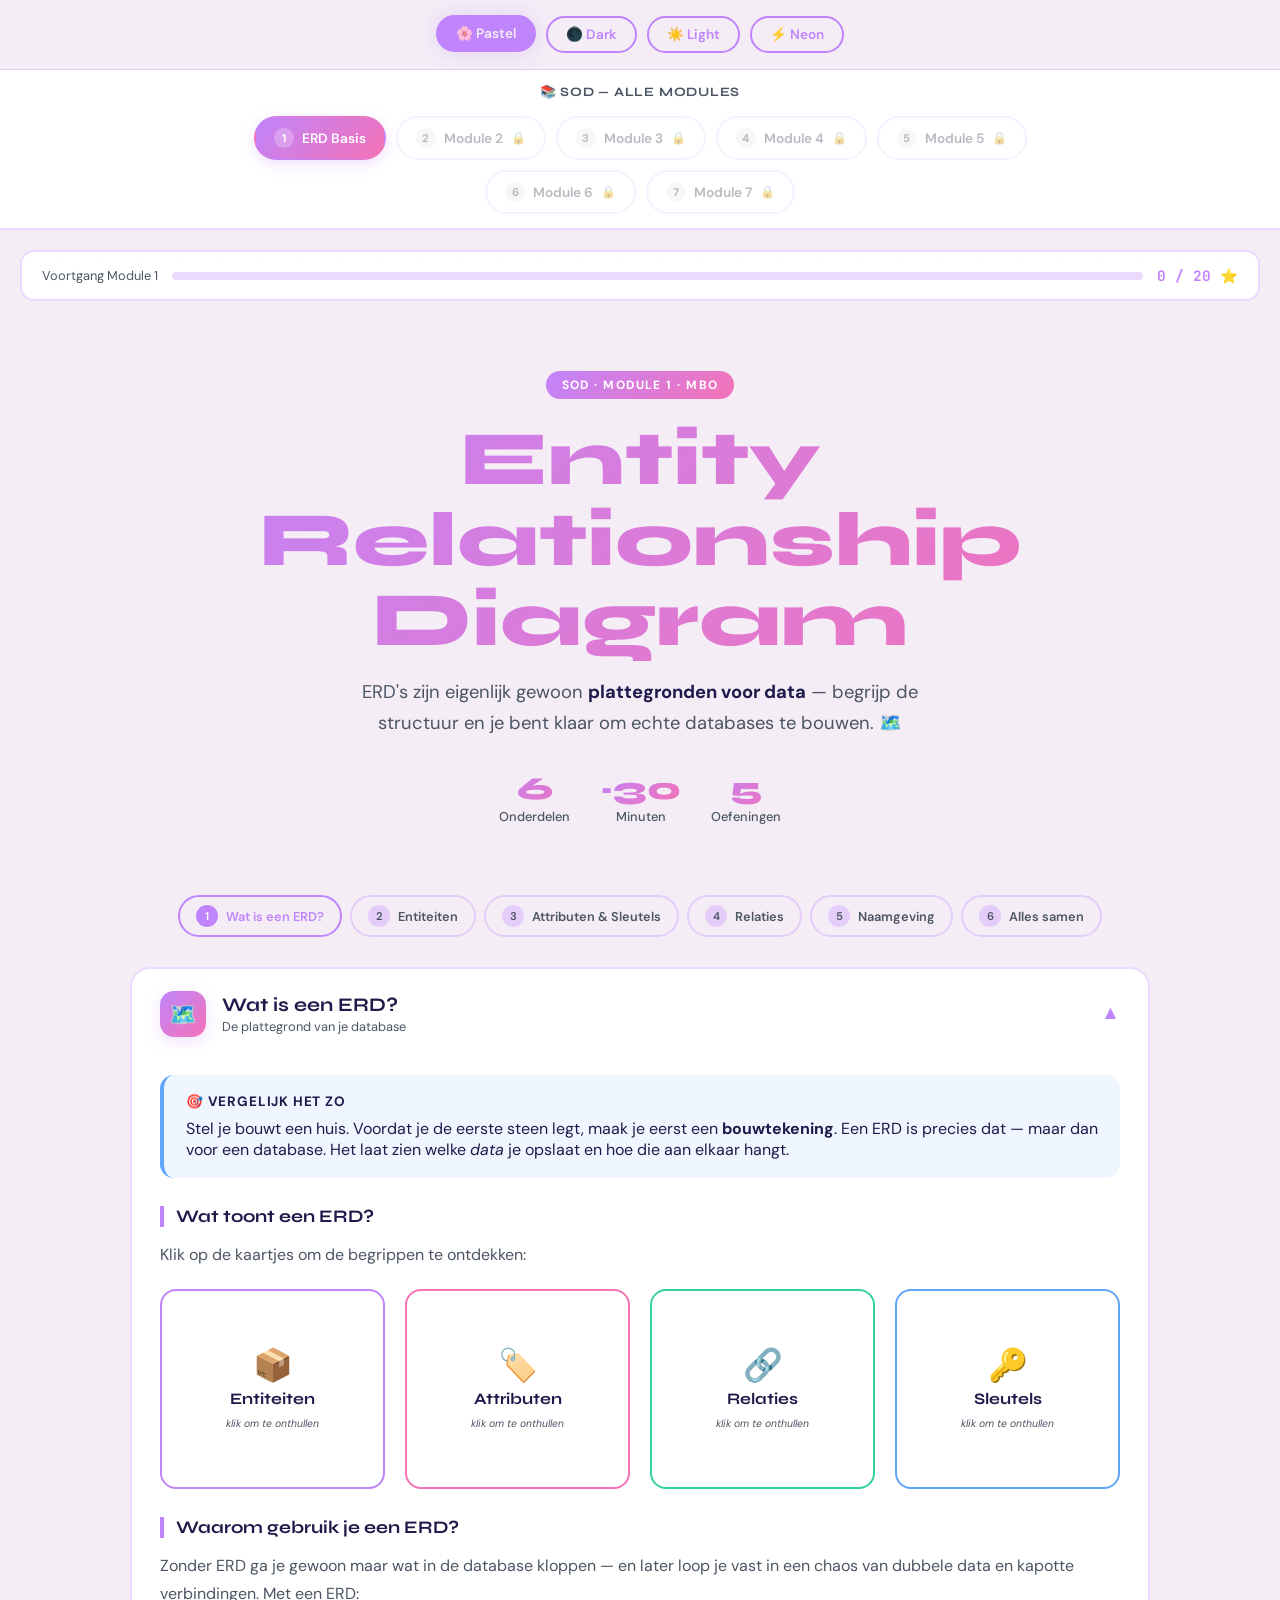
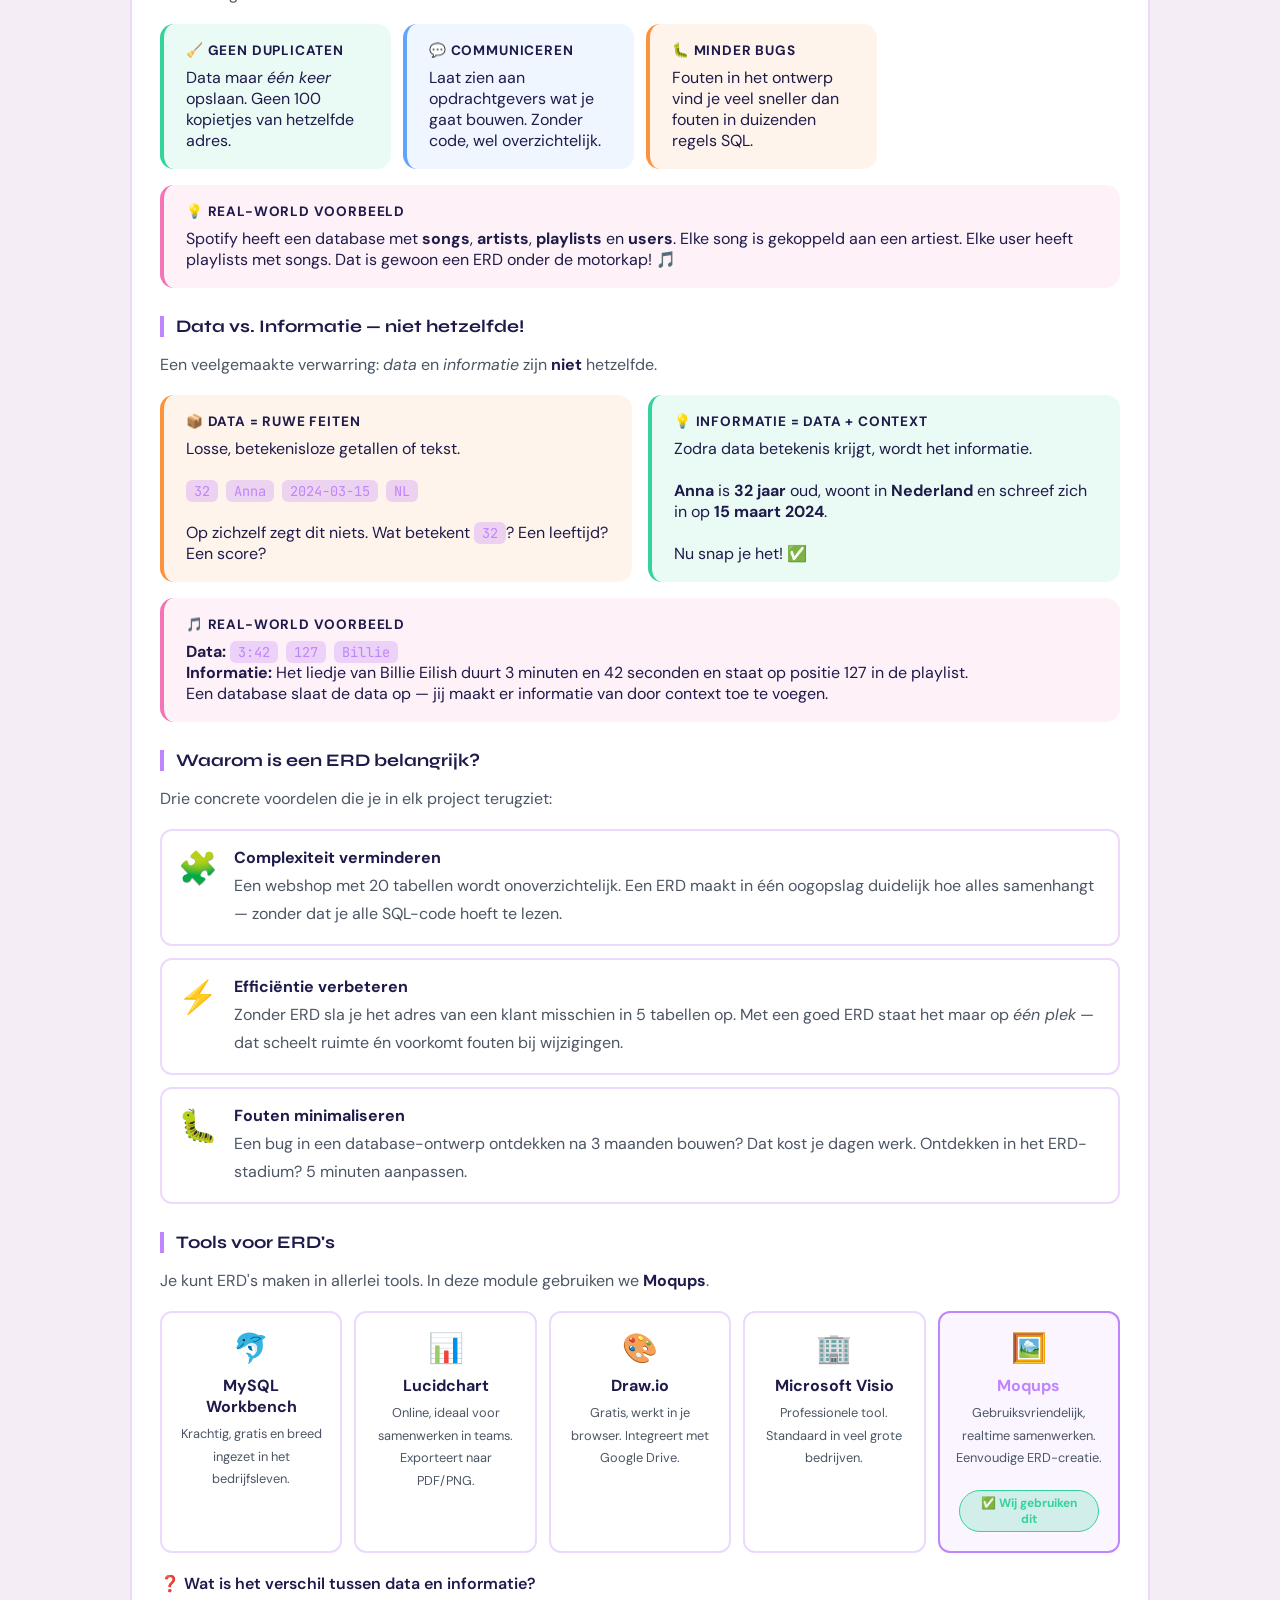
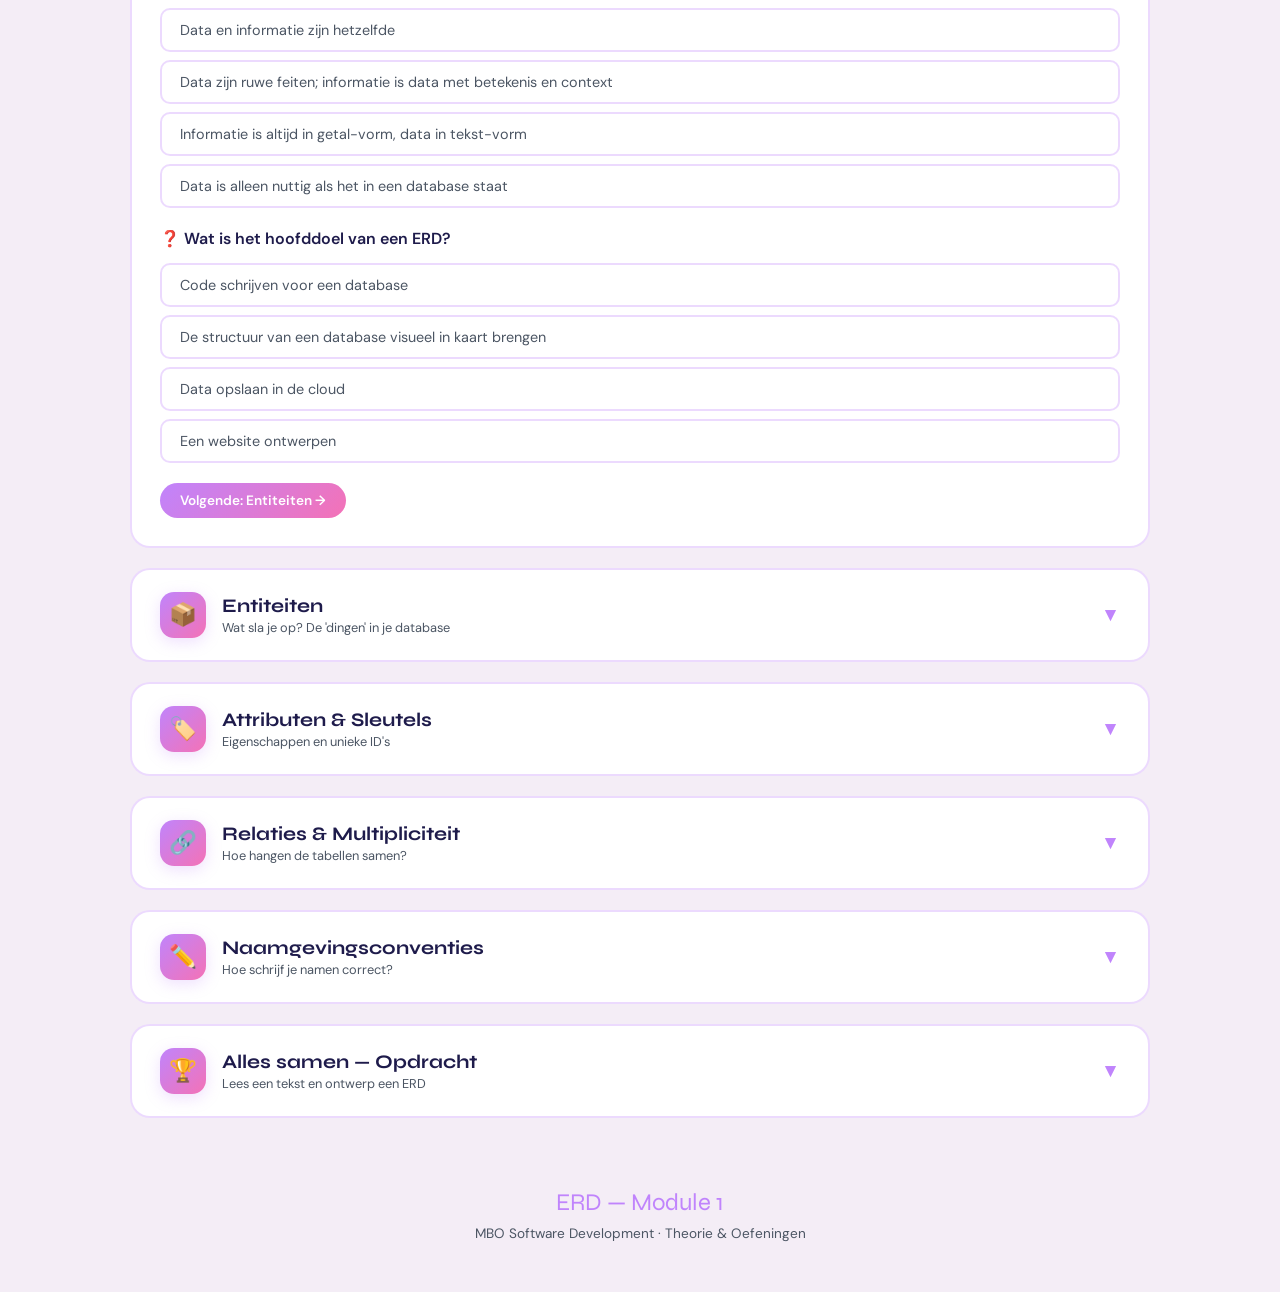
==== index.html @ 9aaf2551 "Add files via upload" ====
<!DOCTYPE html>
<html lang="nl">
<head>
  <meta charset="UTF-8" />
  <meta name="viewport" content="width=device-width, initial-scale=1.0"/>
  <title>ERD — De Basis | SOD Module 1</title>
  <link rel="preconnect" href="https://fonts.googleapis.com">
  <link href="https://fonts.googleapis.com/css2?family=Syne:wght@700;800&family=DM+Sans:wght@400;500;600&family=JetBrains+Mono:wght@400;700&display=swap" rel="stylesheet">
  <link rel="stylesheet" href="style.css">
</head>
<body data-theme="pastel">

<!-- ======================== THEME BAR ======================== -->
<div class="theme-bar">
  <button class="theme-btn active" onclick="setTheme('pastel', this)">🌸 Pastel</button>
  <button class="theme-btn" onclick="setTheme('dark', this)">🌑 Dark</button>
  <button class="theme-btn" onclick="setTheme('light', this)">☀️ Light</button>
  <button class="theme-btn" onclick="setTheme('neon', this)">⚡ Neon</button>
</div>

<!-- ======================== MODULE NAVIGATIE ======================== -->
<nav class="module-nav">
  <div class="module-nav-title">📚 SOD — Alle modules</div>
  <div class="module-nav-grid">
    <a class="module-pill active" href="index.html">
      <span class="pill-num">1</span> ERD Basis
    </a>
    <a class="module-pill locked" href="#">
      <span class="pill-num">2</span> Module 2 <span class="pill-lock">🔒</span>
    </a>
    <a class="module-pill locked" href="#">
      <span class="pill-num">3</span> Module 3 <span class="pill-lock">🔒</span>
    </a>
    <a class="module-pill locked" href="#">
      <span class="pill-num">4</span> Module 4 <span class="pill-lock">🔒</span>
    </a>
    <a class="module-pill locked" href="#">
      <span class="pill-num">5</span> Module 5 <span class="pill-lock">🔒</span>
    </a>
    <a class="module-pill locked" href="#">
      <span class="pill-num">6</span> Module 6 <span class="pill-lock">🔒</span>
    </a>
    <a class="module-pill locked" href="#">
      <span class="pill-num">7</span> Module 7 <span class="pill-lock">🔒</span>
    </a>
  </div>
</nav>

<!-- ======================== SCORE BAR ======================== -->
<div class="score-bar">
  <span class="score-label">Voortgang Module 1</span>
  <div class="score-track"><div class="score-fill" id="scoreFill"></div></div>
  <span class="score-num" id="scoreNum">0 / 20 ⭐</span>
</div>

<!-- ======================== HERO ======================== -->
<div class="container">
  <div class="hero">
    <div class="hero-label">SOD · Module 1 · MBO</div>
    <h1>Entity Relationship<br>Diagram</h1>
    <p>ERD's zijn eigenlijk gewoon <strong>plattegronden voor data</strong> —
       begrijp de structuur en je bent klaar om echte databases te bouwen. 🗺️</p>
    <div class="hero-stats">
      <div class="stat"><div class="stat-num">6</div><div class="stat-label">Onderdelen</div></div>
      <div class="stat"><div class="stat-num">~30</div><div class="stat-label">Minuten</div></div>
      <div class="stat"><div class="stat-num">5</div><div class="stat-label">Oefeningen</div></div>
    </div>
  </div>

  <!-- ======================== PROGRESS STRIP ======================== -->
  <div class="progress-strip" id="progressStrip">
    <div class="prog-step active" onclick="scrollToCard(0)"><span class="num">1</span>Wat is een ERD?</div>
    <div class="prog-step" onclick="scrollToCard(1)"><span class="num">2</span>Entiteiten</div>
    <div class="prog-step" onclick="scrollToCard(2)"><span class="num">3</span>Attributen &amp; Sleutels</div>
    <div class="prog-step" onclick="scrollToCard(3)"><span class="num">4</span>Relaties</div>
    <div class="prog-step" onclick="scrollToCard(4)"><span class="num">5</span>Naamgeving</div>
    <div class="prog-step" onclick="scrollToCard(5)"><span class="num">6</span>Alles samen</div>
  </div>

  <!-- ======================== SECTIONS ======================== -->
  <div class="sections" id="allCards">

    <!-- ==================== CARD 1 — WAT IS EEN ERD ==================== -->
    <div class="sec-card open" id="card0">
      <div class="sec-header" onclick="toggleCard(0)">
        <div class="sec-title-group">
          <div class="sec-icon">🗺️</div>
          <div>
            <div class="sec-title">Wat is een ERD?</div>
            <div class="sec-sub">De plattegrond van je database</div>
          </div>
        </div>
        <span class="chevron">▼</span>
      </div>
      <div class="sec-body">
        <div class="sec-inner">

          <div class="hl-box info">
            <div class="box-title">🎯 Vergelijk het zo</div>
            Stel je bouwt een huis. Voordat je de eerste steen legt, maak je eerst een <strong>bouwtekening</strong>.
            Een ERD is precies dat — maar dan voor een database. Het laat zien welke <em>data</em> je opslaat
            en hoe die aan elkaar hangt.
          </div>

          <h2 class="topic-title">Wat toont een ERD?</h2>
          <p>Klik op de kaartjes om de begrippen te ontdekken:</p>

          <!-- ===== FLIP CARDS — herschreven structuur ===== -->
          <div class="flip-grid">

            <div class="flip-card" onclick="flip(this)">
              <div class="flip-inner">
                <div class="flip-front">
                  <span class="flip-front-icon">📦</span>
                  <span class="flip-front-label">Entiteiten</span>
                  <span class="flip-front-hint">klik om te onthullen</span>
                </div>
                <div class="flip-back">
                  Objecten die je opslaat in de database. Denk aan een tabel:
                  <strong>Student</strong>, <strong>Bestelling</strong>, <strong>Product</strong>.
                </div>
              </div>
            </div>

            <div class="flip-card" onclick="flip(this)">
              <div class="flip-inner">
                <div class="flip-front">
                  <span class="flip-front-icon">🏷️</span>
                  <span class="flip-front-label">Attributen</span>
                  <span class="flip-front-hint">klik om te onthullen</span>
                </div>
                <div class="flip-back">
                  Eigenschappen van een entiteit — de kolommen in je tabel:
                  <strong>naam</strong>, <strong>geboortedatum</strong>, <strong>emailadres</strong>.
                </div>
              </div>
            </div>

            <div class="flip-card" onclick="flip(this)">
              <div class="flip-inner">
                <div class="flip-front">
                  <span class="flip-front-icon">🔗</span>
                  <span class="flip-front-label">Relaties</span>
                  <span class="flip-front-hint">klik om te onthullen</span>
                </div>
                <div class="flip-back">
                  Hoe entiteiten samenhangen. Een student <em>volgt</em> een klas.
                  Een klant <em>plaatst</em> een bestelling.
                </div>
              </div>
            </div>

            <div class="flip-card" onclick="flip(this)">
              <div class="flip-inner">
                <div class="flip-front">
                  <span class="flip-front-icon">🔑</span>
                  <span class="flip-front-label">Sleutels</span>
                  <span class="flip-front-hint">klik om te onthullen</span>
                </div>
                <div class="flip-back">
                  Unieke ID's. Een <strong>primaire sleutel</strong> maakt elk record uniek.
                  Een <strong>vreemde sleutel</strong> verbindt twee tabellen.
                </div>
              </div>
            </div>

          </div>
          <!-- ===== EINDE FLIP CARDS ===== -->

          <h2 class="topic-title">Waarom gebruik je een ERD?</h2>
          <p>Zonder ERD ga je gewoon maar wat in de database kloppen — en later loop je vast in een chaos van dubbele data en kapotte verbindingen. Met een ERD:</p>

          <div style="display:grid; grid-template-columns: repeat(auto-fill, minmax(200px,1fr)); gap:12px; margin:16px 0;">
            <div class="hl-box tip" style="margin:0">
              <div class="box-title">🧹 Geen duplicaten</div>
              Data maar <em>één keer</em> opslaan. Geen 100 kopietjes van hetzelfde adres.
            </div>
            <div class="hl-box info" style="margin:0">
              <div class="box-title">💬 Communiceren</div>
              Laat zien aan opdrachtgevers wat je gaat bouwen. Zonder code, wel overzichtelijk.
            </div>
            <div class="hl-box warn" style="margin:0">
              <div class="box-title">🐛 Minder bugs</div>
              Fouten in het ontwerp vind je veel sneller dan fouten in duizenden regels SQL.
            </div>
          </div>

          <div class="hl-box quiz">
            <div class="box-title">💡 Real-world voorbeeld</div>
            Spotify heeft een database met <strong>songs</strong>, <strong>artists</strong>, <strong>playlists</strong> en <strong>users</strong>.
            Elke song is gekoppeld aan een artiest. Elke user heeft playlists met songs.
            Dat is gewoon een ERD onder de motorkap! 🎵
          </div>

          <h2 class="topic-title">Data vs. Informatie — niet hetzelfde!</h2>
          <p>Een veelgemaakte verwarring: <em>data</em> en <em>informatie</em> zijn <strong>niet</strong> hetzelfde.</p>

          <div style="display:grid; grid-template-columns:1fr 1fr; gap:16px; margin:16px 0;">
            <div class="hl-box warn" style="margin:0">
              <div class="box-title">📦 Data = ruwe feiten</div>
              Losse, betekenisloze getallen of tekst.<br><br>
              <code>32</code> &nbsp;<code>Anna</code> &nbsp;<code>2024-03-15</code> &nbsp;<code>NL</code><br><br>
              Op zichzelf zegt dit niets. Wat betekent <code>32</code>? Een leeftijd? Een score?
            </div>
            <div class="hl-box tip" style="margin:0">
              <div class="box-title">💡 Informatie = data + context</div>
              Zodra data betekenis krijgt, wordt het informatie.<br><br>
              <strong>Anna</strong> is <strong>32 jaar</strong> oud, woont in <strong>Nederland</strong> en schreef zich in op <strong>15 maart 2024</strong>.<br><br>
              Nu snap je het! ✅
            </div>
          </div>

          <div class="hl-box quiz">
            <div class="box-title">🎵 Real-world voorbeeld</div>
            <strong>Data:</strong> <code>3:42</code> &nbsp;<code>127</code> &nbsp;<code>Billie</code><br>
            <strong>Informatie:</strong> Het liedje van Billie Eilish duurt 3 minuten en 42 seconden en staat op positie 127 in de playlist.<br>
            Een database slaat de data op — jij maakt er informatie van door context toe te voegen.
          </div>

          <h2 class="topic-title">Waarom is een ERD belangrijk?</h2>
          <p>Drie concrete voordelen die je in elk project terugziet:</p>

          <div style="display:flex; flex-direction:column; gap:12px; margin:16px 0;">
            <div style="display:flex; gap:16px; align-items:flex-start; padding:16px; border-radius:12px; border:2px solid var(--border); background:var(--card-bg);">
              <div style="font-size:2rem; flex-shrink:0;">🧩</div>
              <div>
                <strong style="color:var(--text)">Complexiteit verminderen</strong>
                <p style="margin:4px 0 0">Een webshop met 20 tabellen wordt onoverzichtelijk. Een ERD maakt in één oogopslag duidelijk hoe alles samenhangt — zonder dat je alle SQL-code hoeft te lezen.</p>
              </div>
            </div>
            <div style="display:flex; gap:16px; align-items:flex-start; padding:16px; border-radius:12px; border:2px solid var(--border); background:var(--card-bg);">
              <div style="font-size:2rem; flex-shrink:0;">⚡</div>
              <div>
                <strong style="color:var(--text)">Efficiëntie verbeteren</strong>
                <p style="margin:4px 0 0">Zonder ERD sla je het adres van een klant misschien in 5 tabellen op. Met een goed ERD staat het maar op <em>één plek</em> — dat scheelt ruimte én voorkomt fouten bij wijzigingen.</p>
              </div>
            </div>
            <div style="display:flex; gap:16px; align-items:flex-start; padding:16px; border-radius:12px; border:2px solid var(--border); background:var(--card-bg);">
              <div style="font-size:2rem; flex-shrink:0;">🐛</div>
              <div>
                <strong style="color:var(--text)">Fouten minimaliseren</strong>
                <p style="margin:4px 0 0">Een bug in een database-ontwerp ontdekken na 3 maanden bouwen? Dat kost je dagen werk. Ontdekken in het ERD-stadium? 5 minuten aanpassen.</p>
              </div>
            </div>
          </div>

          <h2 class="topic-title">Tools voor ERD's</h2>
          <p>Je kunt ERD's maken in allerlei tools. In deze module gebruiken we <strong>Moqups</strong>.</p>

          <div style="display:grid; grid-template-columns: repeat(auto-fill, minmax(180px,1fr)); gap:12px; margin:16px 0;">
            <div style="padding:16px; border-radius:12px; border:2px solid var(--border); text-align:center;">
              <div style="font-size:1.8rem; margin-bottom:8px;">🐬</div>
              <strong style="color:var(--text)">MySQL Workbench</strong>
              <p style="font-size:.8rem; margin-top:6px;">Krachtig, gratis en breed ingezet in het bedrijfsleven.</p>
            </div>
            <div style="padding:16px; border-radius:12px; border:2px solid var(--border); text-align:center;">
              <div style="font-size:1.8rem; margin-bottom:8px;">📊</div>
              <strong style="color:var(--text)">Lucidchart</strong>
              <p style="font-size:.8rem; margin-top:6px;">Online, ideaal voor samenwerken in teams. Exporteert naar PDF/PNG.</p>
            </div>
            <div style="padding:16px; border-radius:12px; border:2px solid var(--border); text-align:center;">
              <div style="font-size:1.8rem; margin-bottom:8px;">🎨</div>
              <strong style="color:var(--text)">Draw.io</strong>
              <p style="font-size:.8rem; margin-top:6px;">Gratis, werkt in je browser. Integreert met Google Drive.</p>
            </div>
            <div style="padding:16px; border-radius:12px; border:2px solid var(--border); text-align:center;">
              <div style="font-size:1.8rem; margin-bottom:8px;">🏢</div>
              <strong style="color:var(--text)">Microsoft Visio</strong>
              <p style="font-size:.8rem; margin-top:6px;">Professionele tool. Standaard in veel grote bedrijven.</p>
            </div>
            <div style="padding:16px; border-radius:12px; border:2px solid var(--accent1); background:rgba(192,132,252,.08); text-align:center;">
              <div style="font-size:1.8rem; margin-bottom:8px;">🖼️</div>
              <strong style="color:var(--accent1)">Moqups</strong>
              <p style="font-size:.8rem; margin-top:6px;">Gebruiksvriendelijk, realtime samenwerken. Eenvoudige ERD-creatie.</p>
              <span class="chip chip-green" style="margin-top:8px; display:inline-block;">✅ Wij gebruiken dit</span>
            </div>
          </div>

          <div class="mcq">
            <div class="mcq-question">❓ Wat is het verschil tussen data en informatie?</div>
            <div class="mcq-options">
              <div class="mcq-opt" onclick="checkMCQ(this, false, 'mcq1')">Data en informatie zijn hetzelfde</div>
              <div class="mcq-opt" onclick="checkMCQ(this, true,  'mcq1')">Data zijn ruwe feiten; informatie is data met betekenis en context</div>
              <div class="mcq-opt" onclick="checkMCQ(this, false, 'mcq1')">Informatie is altijd in getal-vorm, data in tekst-vorm</div>
              <div class="mcq-opt" onclick="checkMCQ(this, false, 'mcq1')">Data is alleen nuttig als het in een database staat</div>
            </div>
            <div class="mcq-feedback" id="mcq1"></div>
          </div>

          <div class="mcq" style="margin-top:20px">
            <div class="mcq-question">❓ Wat is het hoofddoel van een ERD?</div>
            <div class="mcq-options">
              <div class="mcq-opt" onclick="checkMCQ(this, false, 'mcq1b')">Code schrijven voor een database</div>
              <div class="mcq-opt" onclick="checkMCQ(this, true,  'mcq1b')">De structuur van een database visueel in kaart brengen</div>
              <div class="mcq-opt" onclick="checkMCQ(this, false, 'mcq1b')">Data opslaan in de cloud</div>
              <div class="mcq-opt" onclick="checkMCQ(this, false, 'mcq1b')">Een website ontwerpen</div>
            </div>
            <div class="mcq-feedback" id="mcq1b"></div>
          </div>

          <div class="step-controls">
            <button class="btn filled" onclick="openNextCard(0)">Volgende: Entiteiten →</button>
          </div>

        </div>
      </div>
    </div><!-- end card0 -->


    <!-- ==================== CARD 2 — ENTITEITEN ==================== -->
    <div class="sec-card" id="card1">
      <div class="sec-header" onclick="toggleCard(1)">
        <div class="sec-title-group">
          <div class="sec-icon">📦</div>
          <div>
            <div class="sec-title">Entiteiten</div>
            <div class="sec-sub">Wat sla je op? De 'dingen' in je database</div>
          </div>
        </div>
        <span class="chevron">▼</span>
      </div>
      <div class="sec-body">
        <div class="sec-inner">

          <div class="hl-box info">
            <div class="box-title">📖 Definitie</div>
            Een <strong>entiteit</strong> is een object of concept dat je wilt opslaan in je database.
            In een ERD wordt een entiteit getoond als een <strong>rechthoek</strong> met de naam erin.
          </div>

          <h2 class="topic-title">Hoe herken je een entiteit?</h2>
          <p>Entiteiten zijn bijna altijd <strong>zelfstandige naamwoorden</strong> in een tekst.
             De truc: vraag jezelf af <em>"Wil ik informatie opslaan over dit ding?"</em> → Dan is het een entiteit.</p>

          <div class="hl-box tip">
            <div class="box-title">🔍 Stap-voor-stap herkennen</div>
            Gegeven tekst: <em>"Een school heeft studenten en leraren. Elke student zit in een klas."</em>
          </div>

          <div class="step-reveal" id="stepReveal1">
            <div class="step-reveal-item visible">
              <div class="hl-box" style="border-color:var(--accent1); background:rgba(192,132,252,.08)">
                <strong>Stap 1:</strong> Zoek de zelfstandige naamwoorden 🔍<br>
                <span class="chip chip-lila">school</span>
                <span class="chip chip-pink">student</span>
                <span class="chip chip-green">leraar</span>
                <span class="chip chip-blue">klas</span>
              </div>
            </div>
            <div class="step-reveal-item">
              <div class="hl-box" style="border-color:var(--accent2); background:rgba(244,114,182,.08)">
                <strong>Stap 2:</strong> Vraag: "Sla ik hier data over op?" 🤔<br>
                <span class="chip chip-pink">❌ school</span> — de school zelf is de context, geen tabel<br>
                <span class="chip chip-green">✅ student</span> — naam, nummer, geboortedatum...<br>
                <span class="chip chip-green">✅ leraar</span> — naam, vak, rooster...<br>
                <span class="chip chip-green">✅ klas</span> — naam, jaar, lokaal...
              </div>
            </div>
            <div class="step-reveal-item">
              <div class="hl-box tip">
                <div class="box-title">✅ Resultaat: 3 entiteiten</div>
                <code>student</code> &nbsp;<code>leraar</code> &nbsp;<code>klas</code>
              </div>
            </div>
          </div>
          <div class="step-controls">
            <button class="btn" onclick="stepReveal('stepReveal1', -1)" id="stepReveal1-prev" style="display:none">← Terug</button>
            <button class="btn filled" onclick="stepReveal('stepReveal1', 1)" id="stepReveal1-next">Volgende stap →</button>
            <span class="step-counter" id="stepReveal1-counter">1 / 3</span>
          </div>

          <h2 class="topic-title">Hoe ziet een entiteit eruit in MySQL Workbench?</h2>

          <div class="erd-canvas">
            <p style="color:var(--text2); font-size:.8rem; margin-bottom:16px; font-family:'JetBrains Mono', monospace;">
              // Voorbeeld: entiteiten van een school-database
            </p>
            <div class="erd-wrap">
              <div class="erd-entity">
                <div class="erd-entity-name" style="background:var(--accent1); color:var(--bg)">student</div>
                <ul class="erd-attrs">
                  <li class="erd-attr"><span class="icon-pk">🔑</span> id</li>
                  <li class="erd-attr"><span class="icon-req">◆</span> firstname</li>
                  <li class="erd-attr"><span class="icon-req">◆</span> lastname</li>
                  <li class="erd-attr"><span class="icon-opt">◇</span> birthday</li>
                </ul>
              </div>
              <div class="erd-entity">
                <div class="erd-entity-name" style="background:var(--accent2); color:white">klas</div>
                <ul class="erd-attrs">
                  <li class="erd-attr"><span class="icon-pk">🔑</span> id</li>
                  <li class="erd-attr"><span class="icon-req">◆</span> name</li>
                  <li class="erd-attr"><span class="icon-req">◆</span> year</li>
                </ul>
              </div>
              <div class="erd-entity">
                <div class="erd-entity-name" style="background:var(--accent3); color:var(--bg)">leraar</div>
                <ul class="erd-attrs">
                  <li class="erd-attr"><span class="icon-pk">🔑</span> id</li>
                  <li class="erd-attr"><span class="icon-req">◆</span> firstname</li>
                  <li class="erd-attr"><span class="icon-req">◆</span> lastname</li>
                </ul>
              </div>
            </div>
          </div>

          <div class="drag-game" id="dragGame1">
            <h3>🎮 Sorteer het! Entiteit of Attribuut?</h3>
            <p style="color:var(--text2); font-size:.85rem; margin-bottom:16px;">
              Sleep de woorden naar de juiste kolom. Context: een webshop.
            </p>
            <div class="drag-area">
              <div class="drag-col">
                <h4>📦 Beschikbaar</h4>
                <div class="drag-items" id="dragSource1">
                  <div class="drag-item" draggable="true" data-val="product"    data-correct="entity" ondragstart="dragStart(event)" onclick="tapItem(this,'dragSource1','entityDrop1','attribDrop1')">product</div>
                  <div class="drag-item" draggable="true" data-val="prijs"      data-correct="attrib" ondragstart="dragStart(event)" onclick="tapItem(this,'dragSource1','entityDrop1','attribDrop1')">prijs</div>
                  <div class="drag-item" draggable="true" data-val="klant"      data-correct="entity" ondragstart="dragStart(event)" onclick="tapItem(this,'dragSource1','entityDrop1','attribDrop1')">klant</div>
                  <div class="drag-item" draggable="true" data-val="emailadres" data-correct="attrib" ondragstart="dragStart(event)" onclick="tapItem(this,'dragSource1','entityDrop1','attribDrop1')">emailadres</div>
                  <div class="drag-item" draggable="true" data-val="bestelling" data-correct="entity" ondragstart="dragStart(event)" onclick="tapItem(this,'dragSource1','entityDrop1','attribDrop1')">bestelling</div>
                  <div class="drag-item" draggable="true" data-val="besteldate" data-correct="attrib" ondragstart="dragStart(event)" onclick="tapItem(this,'dragSource1','entityDrop1','attribDrop1')">besteldate</div>
                </div>
              </div>
              <div class="drag-col">
                <h4>📦 Entiteiten</h4>
                <div class="drop-zone" id="entityDrop1"
                     ondragover="allowDrop(event)"
                     ondrop="drop(event,'entity','entityDrop1','attribDrop1','dragSource1')"></div>
              </div>
              <div class="drag-col">
                <h4>🏷️ Attributen</h4>
                <div class="drop-zone" id="attribDrop1"
                     ondragover="allowDrop(event)"
                     ondrop="drop(event,'attrib','entityDrop1','attribDrop1','dragSource1')"></div>
              </div>
            </div>
            <div style="display:flex; gap:10px; margin-top:14px; flex-wrap:wrap;">
              <button class="drag-btn" onclick="checkDrag('dragGame1','entityDrop1','attribDrop1')">✅ Controleer</button>
              <button class="btn" onclick="resetDrag('dragGame1','entityDrop1','attribDrop1','dragSource1')">🔄 Reset</button>
            </div>
            <div id="dragGame1-feedback" style="margin-top:10px; font-size:.85rem;"></div>
          </div>

          <div class="step-controls">
            <button class="btn filled" onclick="openNextCard(1)">Volgende: Attributen &amp; Sleutels →</button>
          </div>

        </div>
      </div>
    </div><!-- end card1 -->


    <!-- ==================== CARD 3 — ATTRIBUTEN & SLEUTELS ==================== -->
    <div class="sec-card" id="card2">
      <div class="sec-header" onclick="toggleCard(2)">
        <div class="sec-title-group">
          <div class="sec-icon">🏷️</div>
          <div>
            <div class="sec-title">Attributen &amp; Sleutels</div>
            <div class="sec-sub">Eigenschappen en unieke ID's</div>
          </div>
        </div>
        <span class="chevron">▼</span>
      </div>
      <div class="sec-body">
        <div class="sec-inner">

          <h2 class="topic-title">Attributen — de eigenschappen van een entiteit</h2>
          <p>Als een entiteit een <em>tabel</em> is, dan zijn attributen de <em>kolommen</em>. Ze beschrijven wat je van een object wil onthouden.</p>

          <div class="erd-canvas">
            <div style="display:flex; flex-direction:column; align-items:center;">
              <div style="font-family:'JetBrains Mono',monospace; font-size:.8rem; color:var(--text2); margin-bottom:10px;">
                // Legenda van icoontjes in MySQL Workbench
              </div>
              <div class="erd-entity" style="min-width:260px;">
                <div class="erd-entity-name" style="background:var(--accent1); color:var(--bg)">student</div>
                <ul class="erd-attrs">
                  <li class="erd-attr" style="background:rgba(251,191,36,.1)">
                    <span class="icon-pk">🔑</span> <strong>id</strong>
                    <span style="margin-left:auto; font-size:.7rem; color:#fbbf24;">PRIMAIRE SLEUTEL</span>
                  </li>
                  <li class="erd-attr" style="background:rgba(248,113,113,.1)">
                    <span class="icon-fk">🔷</span> <strong>classid</strong>
                    <span style="margin-left:auto; font-size:.7rem; color:#f87171;">VREEMDE SLEUTEL</span>
                  </li>
                  <li class="erd-attr" style="background:rgba(96,165,250,.1)">
                    <span class="icon-req">◆</span> firstname
                    <span style="margin-left:auto; font-size:.7rem; color:var(--accent4);">VERPLICHT</span>
                  </li>
                  <li class="erd-attr" style="background:rgba(96,165,250,.1)">
                    <span class="icon-req">◆</span> lastname
                    <span style="margin-left:auto; font-size:.7rem; color:var(--accent4);">VERPLICHT</span>
                  </li>
                  <li class="erd-attr">
                    <span class="icon-opt">◇</span> phonenr
                    <span style="margin-left:auto; font-size:.7rem; color:var(--text2);">OPTIONEEL</span>
                  </li>
                </ul>
              </div>
            </div>
          </div>

          <table>
            <thead>
              <tr><th>Symbool</th><th>Type</th><th>Betekenis</th><th>Voorbeeld</th></tr>
            </thead>
            <tbody>
              <tr><td>🔑</td><td><span class="chip chip-lila">Primaire sleutel</span></td><td>Uniek ID per rij, mag nooit leeg zijn</td><td><code>id</code></td></tr>
              <tr><td>🔷</td><td><span class="chip chip-pink">Vreemde sleutel</span></td><td>Verwijst naar PK in andere tabel</td><td><code>classid</code></td></tr>
              <tr><td>◆</td><td><span class="chip chip-blue">Verplicht</span></td><td>Moet altijd ingevuld worden (NOT NULL)</td><td><code>firstname</code></td></tr>
              <tr><td>◇</td><td><span class="chip chip-ora">Optioneel</span></td><td>Mag leeg blijven (NULL toegestaan)</td><td><code>phonenr</code></td></tr>
            </tbody>
          </table>

          <h2 class="topic-title">Regels voor attributen</h2>

          <div class="step-reveal" id="stepReveal2">
            <div class="step-reveal-item visible">
              <div class="hl-box tip">
                <div class="box-title">✅ Regel 1 — Een attribuut beschrijft altijd de entiteit</div>
                <code>naam</code> en <code>geboortedatum</code> beschrijven een <em>student</em>. ✓<br>
                <code>klasnaam</code> beschrijft een <em>klas</em>, niet de student zelf. ✗
              </div>
            </div>
            <div class="step-reveal-item">
              <div class="hl-box warn">
                <div class="box-title">✅ Regel 2 — Geen afgeleide attributen</div>
                <code>geboortedatum</code> mag wel. ✓<br>
                <code>leeftijd</code> mag <strong>niet</strong> — want leeftijd is <em>berekend</em> uit geboortedatum + vandaag. Morgen klopt het al niet meer! ✗
              </div>
            </div>
            <div class="step-reveal-item">
              <div class="hl-box info">
                <div class="box-title">✅ Regel 3 — Geen samengestelde attributen</div>
                <code>firstname</code> en <code>lastname</code> — elk apart. ✓<br>
                <code>fullname</code> — samengesteld uit vorige twee. ✗ Splits het op!
              </div>
            </div>
            <div class="step-reveal-item">
              <div class="hl-box quiz">
                <div class="box-title">🧠 Samengevat</div>
                Attributen = direct, onafhankelijk, niet-berekend, niet-gecombineerd.
                Denk aan wat er letterlijk in de database-cel staat.
              </div>
            </div>
          </div>
          <div class="step-controls">
            <button class="btn" onclick="stepReveal('stepReveal2', -1)" id="stepReveal2-prev" style="display:none">← Terug</button>
            <button class="btn filled" onclick="stepReveal('stepReveal2', 1)" id="stepReveal2-next">Volgende regel →</button>
            <span class="step-counter" id="stepReveal2-counter">1 / 4</span>
          </div>

          <div class="mcq" style="margin-top:24px">
            <div class="mcq-question">❓ Welke attribuut is <strong>NIET</strong> toegestaan voor entiteit <code>persoon</code>?</div>
            <div class="mcq-options">
              <div class="mcq-opt" onclick="checkMCQ(this, false, 'mcq2')">geboortedatum</div>
              <div class="mcq-opt" onclick="checkMCQ(this, true,  'mcq2')">leeftijd</div>
              <div class="mcq-opt" onclick="checkMCQ(this, false, 'mcq2')">emailadres</div>
              <div class="mcq-opt" onclick="checkMCQ(this, false, 'mcq2')">telefoonnummer</div>
            </div>
            <div class="mcq-feedback" id="mcq2"></div>
          </div>

          <div class="mcq" style="margin-top:24px">
            <div class="mcq-question">❓ Een student heeft <code>classid</code> als attribuut. Dat is een…</div>
            <div class="mcq-options">
              <div class="mcq-opt" onclick="checkMCQ(this, false, 'mcq3')">Primaire sleutel — want het is een ID</div>
              <div class="mcq-opt" onclick="checkMCQ(this, true,  'mcq3')">Vreemde sleutel — want het verwijst naar een andere entiteit</div>
              <div class="mcq-opt" onclick="checkMCQ(this, false, 'mcq3')">Optioneel attribuut</div>
              <div class="mcq-opt" onclick="checkMCQ(this, false, 'mcq3')">Verplicht attribuut zonder sleutelfunctie</div>
            </div>
            <div class="mcq-feedback" id="mcq3"></div>
          </div>

          <div class="step-controls" style="margin-top:20px">
            <button class="btn filled" onclick="openNextCard(2)">Volgende: Relaties →</button>
          </div>

        </div>
      </div>
    </div><!-- end card2 -->


    <!-- ==================== CARD 4 — RELATIES ==================== -->
    <div class="sec-card" id="card3">
      <div class="sec-header" onclick="toggleCard(3)">
        <div class="sec-title-group">
          <div class="sec-icon">🔗</div>
          <div>
            <div class="sec-title">Relaties &amp; Multipliciteit</div>
            <div class="sec-sub">Hoe hangen de tabellen samen?</div>
          </div>
        </div>
        <span class="chevron">▼</span>
      </div>
      <div class="sec-body">
        <div class="sec-inner">

          <div class="hl-box info">
            <div class="box-title">🔗 Wat is een relatie?</div>
            Een relatie toont hoe twee entiteiten met elkaar verbonden zijn.
            In MySQL Workbench zie je dit als een <strong>lijn</strong> tussen twee rechthoeken.
            Aan het einde van die lijn staat de <strong>multipliciteit</strong> — hoeveel van het één hoort bij hoeveel van het ander.
          </div>

          <h2 class="topic-title">Multipliciteit — de getallen aan de lijn</h2>
          <table>
            <thead><tr><th>Notatie</th><th>Betekenis</th><th>Voorbeeld</th></tr></thead>
            <tbody>
              <tr><td><code>1</code></td><td>Precies één</td><td>Een student heeft precies 1 primaire sleutel</td></tr>
              <tr><td><code>0..1</code></td><td>Nul of één</td><td>Een werknemer heeft 0 of 1 parkeerplaats</td></tr>
              <tr><td><code>1..*</code></td><td>Eén of meer</td><td>Een klas heeft minimaal 1 student</td></tr>
              <tr><td><code>0..*</code></td><td>Nul of meer</td><td>Een auteur heeft 0 of meer boeken geschreven</td></tr>
            </tbody>
          </table>

          <h2 class="topic-title">Interactief ERD — School database</h2>

          <div class="erd-canvas" style="overflow-x:auto;">
            <svg width="680" height="220" viewBox="0 0 680 220" style="display:block; max-width:100%; height:auto;">
              <rect x="20" y="30" width="160" height="170" rx="4" fill="var(--card-bg)" stroke="var(--accent1)" stroke-width="2"/>
              <rect x="20" y="30" width="160" height="34" rx="4" fill="var(--accent1)"/>
              <rect x="20" y="50" width="160" height="14" fill="var(--accent1)"/>
              <text x="100" y="53" text-anchor="middle" font-family="JetBrains Mono, monospace" font-size="13" font-weight="700" fill="var(--bg)">student</text>
              <text x="30" y="84"  font-family="JetBrains Mono, monospace" font-size="11" fill="#fbbf24">🔑 id</text>
              <text x="30" y="104" font-family="JetBrains Mono, monospace" font-size="11" fill="#f87171">🔷 classid</text>
              <text x="30" y="124" font-family="JetBrains Mono, monospace" font-size="11" fill="var(--text2)">◆ firstname</text>
              <text x="30" y="144" font-family="JetBrains Mono, monospace" font-size="11" fill="var(--text2)">◆ lastname</text>
              <text x="30" y="164" font-family="JetBrains Mono, monospace" font-size="11" fill="var(--text2)">◇ birthday</text>
              <text x="30" y="184" font-family="JetBrains Mono, monospace" font-size="11" fill="var(--text2)">◇ phonenr</text>

              <rect x="260" y="50" width="160" height="120" rx="4" fill="var(--card-bg)" stroke="var(--accent2)" stroke-width="2"/>
              <rect x="260" y="50" width="160" height="34" rx="4" fill="var(--accent2)"/>
              <rect x="260" y="70" width="160" height="14" fill="var(--accent2)"/>
              <text x="340" y="73" text-anchor="middle" font-family="JetBrains Mono, monospace" font-size="13" font-weight="700" fill="white">klas</text>
              <text x="270" y="104" font-family="JetBrains Mono, monospace" font-size="11" fill="#fbbf24">🔑 id</text>
              <text x="270" y="124" font-family="JetBrains Mono, monospace" font-size="11" fill="var(--text2)">◆ name</text>
              <text x="270" y="144" font-family="JetBrains Mono, monospace" font-size="11" fill="var(--text2)">◆ year</text>

              <rect x="500" y="50" width="160" height="120" rx="4" fill="var(--card-bg)" stroke="var(--accent3)" stroke-width="2"/>
              <rect x="500" y="50" width="160" height="34" rx="4" fill="var(--accent3)"/>
              <rect x="500" y="70" width="160" height="14" fill="var(--accent3)"/>
              <text x="580" y="73" text-anchor="middle" font-family="JetBrains Mono, monospace" font-size="13" font-weight="700" fill="var(--bg)">leraar</text>
              <text x="510" y="104" font-family="JetBrains Mono, monospace" font-size="11" fill="#fbbf24">🔑 id</text>
              <text x="510" y="124" font-family="JetBrains Mono, monospace" font-size="11" fill="var(--text2)">◆ firstname</text>
              <text x="510" y="144" font-family="JetBrains Mono, monospace" font-size="11" fill="var(--text2)">◆ lastname</text>

              <line x1="180" y1="110" x2="260" y2="110" stroke="var(--accent4)" stroke-width="2.5"/>
              <text x="190" y="104" font-family="JetBrains Mono, monospace" font-size="10" fill="var(--accent4)">1..*</text>
              <text x="236" y="104" font-family="JetBrains Mono, monospace" font-size="10" fill="var(--accent4)">1</text>

              <line x1="420" y1="110" x2="500" y2="110" stroke="var(--accent5)" stroke-width="2.5"/>
              <text x="428" y="104" font-family="JetBrains Mono, monospace" font-size="10" fill="var(--accent5)">1..*</text>
              <text x="476" y="104" font-family="JetBrains Mono, monospace" font-size="10" fill="var(--accent5)">1</text>

              <text x="205" y="130" text-anchor="middle" font-family="DM Sans, sans-serif" font-size="10" fill="var(--accent4)">zit in</text>
              <text x="455" y="130" text-anchor="middle" font-family="DM Sans, sans-serif" font-size="10" fill="var(--accent5)">wordt gegeven door</text>
            </svg>
          </div>

          <div class="hl-box tip">
            <div class="box-title">📖 Lees de relaties zo</div>
            • Een <strong>student</strong> zit in <strong>1</strong> klas → richting student naar klas = 1<br>
            • Een <strong>klas</strong> heeft <strong>1..*</strong> studenten → richting klas naar student = 1..*<br>
            • Een <strong>leraar</strong> geeft <strong>1..*</strong> klassen → richting leraar naar klas = 1..*
          </div>

          <div class="mcq">
            <div class="mcq-question">❓ Een <strong>bibliotheek</strong> heeft boeken. Welke multipliciteit beschrijft "een bibliotheek heeft boeken"?</div>
            <div class="mcq-options">
              <div class="mcq-opt" onclick="checkMCQ(this, false, 'mcq4')">1 (precies één)</div>
              <div class="mcq-opt" onclick="checkMCQ(this, false, 'mcq4')">0..1 (nul of één)</div>
              <div class="mcq-opt" onclick="checkMCQ(this, true,  'mcq4')">0..* (nul of meer)</div>
              <div class="mcq-opt" onclick="checkMCQ(this, false, 'mcq4')">1..* (één of meer)</div>
            </div>
            <div class="mcq-feedback" id="mcq4"></div>
          </div>

          <div class="step-controls" style="margin-top:20px">
            <button class="btn filled" onclick="openNextCard(3)">Volgende: Naamgeving →</button>
          </div>

        </div>
      </div>
    </div><!-- end card3 -->


    <!-- ==================== CARD 5 — NAAMGEVING ==================== -->
    <div class="sec-card" id="card4">
      <div class="sec-header" onclick="toggleCard(4)">
        <div class="sec-title-group">
          <div class="sec-icon">✏️</div>
          <div>
            <div class="sec-title">Naamgevingsconventies</div>
            <div class="sec-sub">Hoe schrijf je namen correct?</div>
          </div>
        </div>
        <span class="chevron">▼</span>
      </div>
      <div class="sec-body">
        <div class="sec-inner">

          <div class="hl-box warn">
            <div class="box-title">⚠️ Waarom maakt het uit hoe je schrijft?</div>
            Databases zijn <em>case-sensitive</em> en haten spaties. Als jij schrijft
            <code>Firstname</code> en je collega schrijft <code>firstName</code>,
            krijg je errors. Afspraken voorkomen dat soort ellende.
          </div>

          <h2 class="topic-title">De bedrijfsstandaard (wat wij gebruiken)</h2>

          <table>
            <thead><tr><th>Wat</th><th>Conventie</th><th>❌ Fout</th><th>✅ Goed</th></tr></thead>
            <tbody>
              <tr><td>Entiteiten</td><td>Kleine letters, enkelvoud</td><td><code>Student</code> / <code>Studenten</code></td><td><code>student</code></td></tr>
              <tr><td>Attributen</td><td>Kleine letters, geen spaties</td><td><code>First Name</code></td><td><code>firstname</code></td></tr>
              <tr><td>Meerdere woorden</td><td>Alles aan elkaar</td><td><code>orderDate</code> / <code>order_date</code></td><td><code>orderdate</code></td></tr>
              <tr><td>Primaire sleutel</td><td>Altijd <code>id</code> (geen naam entiteit herhalen)</td><td><code>studentid</code></td><td><code>id</code></td></tr>
              <tr><td>Vreemde sleutel</td><td>Naam referentie-entiteit + id</td><td><code>fk_class</code></td><td><code>classid</code></td></tr>
            </tbody>
          </table>

          <div class="typer-box">
            <h3>⌨️ Typ de correcte naam</h3>
            <p style="color:var(--text2); font-size:.85rem; margin-bottom:16px;">Schrijf de conventioneel correcte naam.</p>

            <div class="typer-row">
              <label>Entiteit: Klant</label>
              <input class="typer-input" id="t1" placeholder="jouw antwoord..."
                     oninput="checkTyper('t1','klant','h1')" onblur="checkTyper('t1','klant','h1')">
              <span class="typer-hint" id="h1"></span>
            </div>
            <div class="typer-row">
              <label>Attribuut: Voornaam</label>
              <input class="typer-input" id="t2" placeholder="jouw antwoord..."
                     oninput="checkTyper('t2','firstname','h2')" onblur="checkTyper('t2','firstname','h2')">
              <span class="typer-hint" id="h2"></span>
            </div>
            <div class="typer-row">
              <label>Entiteit: BestelOrder</label>
              <input class="typer-input" id="t3" placeholder="jouw antwoord..."
                     oninput="checkTyper('t3','order','h3')" onblur="checkTyper('t3','order','h3')">
              <span class="typer-hint" id="h3">💡 Tip: gebruik het kernwoord, enkelvoud</span>
            </div>
            <div class="typer-row">
              <label>PK in <code>student</code></label>
              <input class="typer-input" id="t4" placeholder="jouw antwoord..."
                     oninput="checkTyper('t4','id','h4')" onblur="checkTyper('t4','id','h4')">
              <span class="typer-hint" id="h4">💡 Nooit studentid!</span>
            </div>
            <div class="typer-row">
              <label>FK naar <code>klas</code></label>
              <input class="typer-input" id="t5" placeholder="jouw antwoord..."
                     oninput="checkTyper('t5','classid','h5')" onblur="checkTyper('t5','classid','h5')">
              <span class="typer-hint" id="h5">💡 Entiteitnaam + id</span>
            </div>
          </div>

          <div class="step-controls">
            <button class="btn filled" onclick="openNextCard(4)">Volgende: Alles samen →</button>
          </div>

        </div>
      </div>
    </div><!-- end card4 -->


    <!-- ==================== CARD 6 — ALLES SAMEN ==================== -->
    <div class="sec-card" id="card5">
      <div class="sec-header" onclick="toggleCard(5)">
        <div class="sec-title-group">
          <div class="sec-icon">🏆</div>
          <div>
            <div class="sec-title">Alles samen — Opdracht</div>
            <div class="sec-sub">Lees een tekst en ontwerp een ERD</div>
          </div>
        </div>
        <span class="chevron">▼</span>
      </div>
      <div class="sec-body">
        <div class="sec-inner">

          <div class="hl-box quiz" style="font-size:1.05rem; line-height:1.9">
            <div class="box-title">📝 Casus — Videotheek</div>
            Een <strong>videotheek</strong> verhuurt films aan klanten.
            Elke <strong>film</strong> heeft een titel, genre en releasejaar.
            Een <strong>klant</strong> heeft een naam, e-mailadres en telefoonnummer.
            Een klant kan meerdere films huren en een film kan door meerdere klanten gehuurd worden.
            Van elke <strong>verhuur</strong> wordt de datum bijgehouden.
          </div>

          <h2 class="topic-title">Stap voor stap — ontdek het ERD</h2>

          <div class="step-reveal" id="stepReveal3">
            <div class="step-reveal-item visible">
              <div class="hl-box" style="border-color:var(--accent1); background:rgba(192,132,252,.08)">
                <strong>Zelfstandige naamwoorden in de tekst:</strong><br><br>
                <span class="chip chip-lila">videotheek</span>
                <span class="chip chip-pink">film</span>
                <span class="chip chip-green">klant</span>
                <span class="chip chip-blue">verhuur</span>
                <span class="chip chip-ora">genre</span>
                <span class="chip chip-lila">releasejaar</span>
                <span class="chip chip-pink">datum</span>
              </div>
            </div>
            <div class="step-reveal-item">
              <div class="hl-box tip">
                <div class="box-title">✅ Echte entiteiten (objecten om op te slaan):</div>
                <span class="chip chip-green">✅ film</span>
                <span class="chip chip-green">✅ klant</span>
                <span class="chip chip-green">✅ verhuur</span><br><br>
                <span class="chip chip-pink">❌ videotheek</span> — context, geen tabel<br>
                <span class="chip chip-pink">❌ genre</span> — attribuut van film<br>
                <span class="chip chip-pink">❌ releasejaar</span> — attribuut van film<br>
                <span class="chip chip-pink">❌ datum</span> — attribuut van verhuur
              </div>
            </div>
            <div class="step-reveal-item">
              <div class="hl-box info">
                <div class="box-title">🏷️ Attributen per entiteit:</div>
                <strong>film:</strong> <code>id</code> · <code>title</code> · <code>genre</code> · <code>releaseyear</code><br>
                <strong>klant:</strong> <code>id</code> · <code>firstname</code> · <code>lastname</code> · <code>email</code> · <code>phonenr</code><br>
                <strong>verhuur:</strong> <code>id</code> · <code>filmid</code> (FK) · <code>clientid</code> (FK) · <code>rentaldate</code>
              </div>
            </div>
            <div class="step-reveal-item">
              <div class="erd-canvas" style="overflow-x:auto;">
                <svg width="660" height="240" viewBox="0 0 660 240" style="display:block; max-width:100%; height:auto;">
                  <rect x="10" y="20" width="160" height="140" rx="4" fill="var(--card-bg)" stroke="var(--accent1)" stroke-width="2"/>
                  <rect x="10" y="20" width="160" height="34" rx="4" fill="var(--accent1)"/>
                  <rect x="10" y="40" width="160" height="14" fill="var(--accent1)"/>
                  <text x="90" y="43" text-anchor="middle" font-family="JetBrains Mono, monospace" font-size="13" font-weight="700" fill="var(--bg)">film</text>
                  <text x="22" y="72"  font-family="JetBrains Mono, monospace" font-size="11" fill="#fbbf24">🔑 id</text>
                  <text x="22" y="92"  font-family="JetBrains Mono, monospace" font-size="11" fill="var(--text2)">◆ title</text>
                  <text x="22" y="112" font-family="JetBrains Mono, monospace" font-size="11" fill="var(--text2)">◆ genre</text>
                  <text x="22" y="132" font-family="JetBrains Mono, monospace" font-size="11" fill="var(--text2)">◇ releaseyear</text>

                  <rect x="250" y="60" width="160" height="130" rx="4" fill="var(--card-bg)" stroke="var(--accent4)" stroke-width="2"/>
                  <rect x="250" y="60" width="160" height="34" rx="4" fill="var(--accent4)"/>
                  <rect x="250" y="80" width="160" height="14" fill="var(--accent4)"/>
                  <text x="330" y="83" text-anchor="middle" font-family="JetBrains Mono, monospace" font-size="13" font-weight="700" fill="var(--bg)">verhuur</text>
                  <text x="262" y="114" font-family="JetBrains Mono, monospace" font-size="11" fill="#fbbf24">🔑 id</text>
                  <text x="262" y="134" font-family="JetBrains Mono, monospace" font-size="11" fill="#f87171">🔷 filmid</text>
                  <text x="262" y="154" font-family="JetBrains Mono, monospace" font-size="11" fill="#f87171">🔷 clientid</text>
                  <text x="262" y="174" font-family="JetBrains Mono, monospace" font-size="11" fill="var(--text2)">◆ rentaldate</text>

                  <rect x="490" y="20" width="160" height="160" rx="4" fill="var(--card-bg)" stroke="var(--accent2)" stroke-width="2"/>
                  <rect x="490" y="20" width="160" height="34" rx="4" fill="var(--accent2)"/>
                  <rect x="490" y="40" width="160" height="14" fill="var(--accent2)"/>
                  <text x="570" y="43" text-anchor="middle" font-family="JetBrains Mono, monospace" font-size="13" font-weight="700" fill="white">klant</text>
                  <text x="502" y="72"  font-family="JetBrains Mono, monospace" font-size="11" fill="#fbbf24">🔑 id</text>
                  <text x="502" y="92"  font-family="JetBrains Mono, monospace" font-size="11" fill="var(--text2)">◆ firstname</text>
                  <text x="502" y="112" font-family="JetBrains Mono, monospace" font-size="11" fill="var(--text2)">◆ lastname</text>
                  <text x="502" y="132" font-family="JetBrains Mono, monospace" font-size="11" fill="var(--text2)">◆ email</text>
                  <text x="502" y="152" font-family="JetBrains Mono, monospace" font-size="11" fill="var(--text2)">◇ phonenr</text>

                  <line x1="170" y1="115" x2="250" y2="125" stroke="var(--accent1)" stroke-width="2.5"/>
                  <text x="178" y="108" font-family="JetBrains Mono, monospace" font-size="10" fill="var(--accent1)">0..*</text>
                  <text x="224" y="115" font-family="JetBrains Mono, monospace" font-size="10" fill="var(--accent1)">1</text>

                  <line x1="490" y1="125" x2="410" y2="128" stroke="var(--accent2)" stroke-width="2.5"/>
                  <text x="432" y="118" font-family="JetBrains Mono, monospace" font-size="10" fill="var(--accent2)">1</text>
                  <text x="468" y="118" font-family="JetBrains Mono, monospace" font-size="10" fill="var(--accent2)">0..*</text>
                </svg>
              </div>
            </div>
          </div>
          <div class="step-controls">
            <button class="btn" onclick="stepReveal('stepReveal3', -1)" id="stepReveal3-prev" style="display:none">← Terug</button>
            <button class="btn filled" onclick="stepReveal('stepReveal3', 1)" id="stepReveal3-next">Onthul stap →</button>
            <span class="step-counter" id="stepReveal3-counter">1 / 4</span>
          </div>

          <h2 class="topic-title" style="margin-top:30px">✅ Leeruitkomsten — Check jezelf</h2>
          <p style="color:var(--text2)">Klik op een leeruitkomst als jij dit nu snapt!</p>
          <div class="checklist" id="checkList">
            <div class="check-item" onclick="toggleCheck(this)">
              <div class="check-box">✓</div>
              <div class="check-text">Ik weet wat een database is en kan uitleggen waarom dit belangrijk is in softwareontwikkeling.</div>
            </div>
            <div class="check-item" onclick="toggleCheck(this)">
              <div class="check-box">✓</div>
              <div class="check-text">Ik kan het verschil uitleggen tussen data en informatie en voorbeelden geven.</div>
            </div>
            <div class="check-item" onclick="toggleCheck(this)">
              <div class="check-box">✓</div>
              <div class="check-text">Ik begrijp wat entiteiten en attributen zijn en kan ze herkennen in een databasecontext.</div>
            </div>
            <div class="check-item" onclick="toggleCheck(this)">
              <div class="check-box">✓</div>
              <div class="check-text">Ik kan primaire sleutels en vreemde sleutels uitleggen en correct toepassen in een ERD.</div>
            </div>
            <div class="check-item" onclick="toggleCheck(this)">
              <div class="check-box">✓</div>
              <div class="check-text">Ik kan een eenvoudig ERD lezen en uitleggen hoe entiteiten en relaties worden weergegeven.</div>
            </div>
            <div class="check-item" onclick="toggleCheck(this)">
              <div class="check-box">✓</div>
              <div class="check-text">Ik herken visualisatieconventies van ERD's in tools zoals MySQL Workbench.</div>
            </div>
          </div>

          <div class="hl-box tip" style="margin-top:20px; text-align:center;">
            <div class="box-title">🎉 Klaar met de les!</div>
            Goed gedaan! Je hebt de basis van ERD's doorlopen.
            Volgende stap: zelf een ERD tekenen in MySQL Workbench. 💪
          </div>

        </div>
      </div>
    </div><!-- end card5 -->

  </div><!-- end sections -->
</div>

<footer>
  <div class="big">ERD — Module 1</div>
  MBO Software Development · Theorie &amp; Oefeningen
</footer>

<script src="script.js"></script>
</body>
</html>
---- style.css ----
/* ================================================================
   ERD-LES.CSS — SOD Module 1
   Stijlen voor de interactieve ERD-les
================================================================ */

/* ================================================================
   THEME TOKENS
================================================================ */
:root {
  --bg:           #f4edf6;
  --bg2:          #ffffff;
  --accent1:      #c084fc;
  --accent2:      #f472b6;
  --accent3:      #34d399;
  --accent4:      #60a5fa;
  --accent5:      #fb923c;
  --text:         #1e1b4b;
  --text2:        #4b5563;
  --border:       rgba(192,132,252,.3);
  --card-bg:      #ffffff;
  --code-bg:      #1e1b4b;
  --code-text:    #e9d5ff;
  --header-grad:  linear-gradient(135deg, #c084fc 0%, #f472b6 100%);
  --glow:         rgba(192,132,252,.25);
}

[data-theme="dark"] {
  --bg:           #0f0f23;
  --bg2:          #1a1a2e;
  --accent1:      #00c8ff;
  --accent2:      #7c3aed;
  --accent3:      #10b981;
  --accent4:      #f59e0b;
  --accent5:      #f43f5e;
  --text:         #e2e8f0;
  --text2:        #94a3b8;
  --border:       rgba(0,200,255,.2);
  --card-bg:      #16213e;
  --code-bg:      #0d0d1a;
  --code-text:    #00ff9c;
  --header-grad:  linear-gradient(135deg, #00c8ff 0%, #7c3aed 100%);
  --glow:         rgba(0,200,255,.2);
}

[data-theme="neon"] {
  --bg:           #0d1b2a;
  --bg2:          #0d1b2a;
  --accent1:      #00ff9c;
  --accent2:      #ff00ff;
  --accent3:      #00ffff;
  --accent4:      #ffa500;
  --accent5:      #ff4757;
  --text:         #e0e1dd;
  --text2:        #778da9;
  --border:       rgba(0,255,156,.3);
  --card-bg:      rgba(13,27,42,.85);
  --code-bg:      rgba(0,0,0,.7);
  --code-text:    #00ff9c;
  --header-grad:  linear-gradient(135deg, #00ff9c 0%, #00ffff 100%);
  --glow:         rgba(0,255,156,.3);
}

[data-theme="light"] {
  --bg:           #f8f9fa;
  --bg2:          #ffffff;
  --accent1:      #2563eb;
  --accent2:      #7c3aed;
  --accent3:      #059669;
  --accent4:      #d97706;
  --accent5:      #dc2626;
  --text:         #111827;
  --text2:        #4b5563;
  --border:       #e5e7eb;
  --card-bg:      #ffffff;
  --code-bg:      #1e293b;
  --code-text:    #e2e8f0;
  --header-grad:  linear-gradient(135deg, #2563eb 0%, #7c3aed 100%);
  --glow:         rgba(37,99,235,.15);
}

/* ================================================================
   RESET & BASE
================================================================ */
*, *::before, *::after {
  box-sizing: border-box;
  margin: 0;
  padding: 0;
}

html {
  scroll-behavior: smooth;
  font-size: 16px;
}

body {
  font-family: 'DM Sans', sans-serif;
  background: var(--bg);
  color: var(--text);
  min-height: 100vh;
  transition: background .4s, color .4s;
}

/* Subtiele achtergrond stippen */
body::before {
  content: '';
  position: fixed;
  inset: 0;
  background-image: radial-gradient(circle, var(--accent1) 1px, transparent 1px);
  background-size: 40px 40px;
  opacity: .04;
  pointer-events: none;
  z-index: 0;
}

.container {
  max-width: 1100px;
  margin: 0 auto;
  padding: 0 20px;
  position: relative;
  z-index: 1;
}

/* ================================================================
   THEME BAR
================================================================ */
.theme-bar {
  display: flex;
  justify-content: center;
  gap: 10px;
  padding: 16px 20px;
  flex-wrap: wrap;
  position: sticky;
  top: 0;
  z-index: 100;
  background: var(--bg);
  border-bottom: 1px solid var(--border);
  backdrop-filter: blur(10px);
}

.theme-btn {
  padding: 8px 18px;
  border-radius: 999px;
  border: 2px solid var(--accent1);
  background: transparent;
  color: var(--accent1);
  font-family: 'DM Sans', sans-serif;
  font-weight: 600;
  font-size: .85rem;
  cursor: pointer;
  transition: all .25s;
}

.theme-btn:hover,
.theme-btn.active {
  background: var(--accent1);
  color: var(--bg);
  box-shadow: 0 0 20px var(--glow);
  transform: translateY(-1px);
}

/* ================================================================
   HERO
================================================================ */
.hero {
  padding: 70px 20px 40px;
  text-align: center;
}

.hero-label {
  display: inline-block;
  background: var(--header-grad);
  color: white;
  font-size: .75rem;
  font-weight: 700;
  letter-spacing: .12em;
  text-transform: uppercase;
  padding: 6px 16px;
  border-radius: 999px;
  margin-bottom: 20px;
}

.hero h1 {
  font-family: 'Syne', sans-serif;
  font-size: clamp(2.8rem, 6vw, 5rem);
  font-weight: 800;
  line-height: 1.05;
  background: var(--header-grad);
  -webkit-background-clip: text;
  -webkit-text-fill-color: transparent;
  background-clip: text;
  margin-bottom: 16px;
}

.hero p {
  font-size: 1.15rem;
  color: var(--text2);
  max-width: 580px;
  margin: 0 auto 30px;
  line-height: 1.7;
}

.hero-stats {
  display: flex;
  justify-content: center;
  gap: 30px;
  flex-wrap: wrap;
}

.stat { text-align: center; }

.stat-num {
  font-family: 'Syne', sans-serif;
  font-size: 2rem;
  font-weight: 800;
  background: var(--header-grad);
  -webkit-background-clip: text;
  -webkit-text-fill-color: transparent;
  background-clip: text;
}

.stat-label {
  font-size: .8rem;
  color: var(--text2);
  font-weight: 500;
}

/* ================================================================
   PROGRESS STRIP
================================================================ */
.progress-strip {
  display: flex;
  justify-content: center;
  gap: 8px;
  padding: 30px 20px 10px;
  flex-wrap: wrap;
}

.prog-step {
  display: flex;
  align-items: center;
  gap: 8px;
  padding: 8px 16px;
  border-radius: 999px;
  border: 2px solid var(--border);
  color: var(--text2);
  font-size: .8rem;
  font-weight: 600;
  cursor: pointer;
  transition: all .25s;
}

.prog-step:hover {
  border-color: var(--accent1);
  color: var(--accent1);
}

.prog-step .num {
  width: 22px;
  height: 22px;
  border-radius: 50%;
  background: var(--border);
  display: flex;
  align-items: center;
  justify-content: center;
  font-size: .7rem;
  transition: background .25s;
}

.prog-step.done  { border-color: var(--accent3); color: var(--accent3); }
.prog-step.done  .num { background: var(--accent3); color: white; }
.prog-step.active { border-color: var(--accent1); color: var(--accent1); }
.prog-step.active .num { background: var(--accent1); color: white; }

/* ================================================================
   SCORE BAR
================================================================ */
.score-bar {
  display: flex;
  align-items: center;
  gap: 14px;
  padding: 14px 20px;
  background: var(--card-bg);
  border: 2px solid var(--border);
  border-radius: 14px;
  margin: 20px 20px 0;
}

.score-label { font-size: .8rem; color: var(--text2); }

.score-track {
  flex: 1;
  height: 8px;
  background: var(--border);
  border-radius: 999px;
  overflow: hidden;
}

.score-fill {
  height: 100%;
  background: var(--header-grad);
  border-radius: 999px;
  transition: width .5s ease;
  width: 0%;
}

.score-num {
  font-family: 'JetBrains Mono', monospace;
  font-weight: 700;
  font-size: .9rem;
  color: var(--accent1);
}

/* ================================================================
   SECTION CARDS (accordion)
================================================================ */
.sections {
  padding: 20px;
  display: flex;
  flex-direction: column;
  gap: 20px;
}

.sec-card {
  background: var(--card-bg);
  border: 2px solid var(--border);
  border-radius: 20px;
  overflow: hidden;
  transition: box-shadow .3s, border-color .3s;
}

.sec-card:hover { box-shadow: 0 8px 40px var(--glow); }

.sec-header {
  padding: 22px 28px;
  display: flex;
  justify-content: space-between;
  align-items: center;
  cursor: pointer;
  user-select: none;
  transition: background .2s;
  gap: 15px;
}

.sec-header:hover { background: rgba(128,128,128,.04); }

.sec-title-group {
  display: flex;
  align-items: center;
  gap: 16px;
}

.sec-icon {
  width: 46px;
  height: 46px;
  border-radius: 14px;
  background: var(--header-grad);
  display: flex;
  align-items: center;
  justify-content: center;
  font-size: 1.4rem;
  flex-shrink: 0;
  box-shadow: 0 4px 15px var(--glow);
}

.sec-title {
  font-family: 'Syne', sans-serif;
  font-size: 1.2rem;
  font-weight: 700;
}

.sec-sub {
  font-size: .8rem;
  color: var(--text2);
  margin-top: 2px;
}

.chevron {
  font-size: 1.2rem;
  color: var(--accent1);
  transition: transform .35s ease;
  flex-shrink: 0;
}

.sec-card.open .chevron { transform: rotate(180deg); }

.sec-body {
  max-height: 0;
  overflow: hidden;
  transition: max-height .5s cubic-bezier(.4,0,.2,1);
}

.sec-card.open .sec-body { max-height: 9999px; }

.sec-inner { padding: 0 28px 28px; }

/* ================================================================
   CONTENT ELEMENTS
================================================================ */
h2.topic-title {
  font-family: 'Syne', sans-serif;
  font-size: 1.1rem;
  font-weight: 700;
  margin: 28px 0 14px;
  padding-left: 12px;
  border-left: 4px solid var(--accent1);
  color: var(--text);
}

p {
  color: var(--text2);
  line-height: 1.75;
  margin-bottom: 12px;
}

strong { color: var(--text); }

/* Highlight boxes */
.hl-box {
  border-radius: 14px;
  padding: 18px 22px;
  margin: 16px 0;
  border-left: 4px solid;
}

.hl-box.info  { background: rgba(96,165,250,.1);  border-color: var(--accent4); }
.hl-box.tip   { background: rgba(52,211,153,.1);  border-color: var(--accent3); }
.hl-box.warn  { background: rgba(251,146,60,.1);  border-color: var(--accent5); }
.hl-box.quiz  { background: rgba(244,114,182,.1); border-color: var(--accent2); }

.hl-box .box-title {
  font-weight: 700;
  font-size: .85rem;
  letter-spacing: .06em;
  text-transform: uppercase;
  margin-bottom: 8px;
  color: var(--text);
}

/* Code block */
pre {
  background: var(--code-bg);
  color: var(--code-text);
  border-radius: 12px;
  padding: 20px 22px;
  font-family: 'JetBrains Mono', monospace;
  font-size: .85rem;
  line-height: 1.7;
  overflow-x: auto;
  margin: 16px 0;
  border-left: 4px solid var(--accent1);
}

.kw { color: var(--accent2); font-weight: 700; }
.cm { color: #6b7280; font-style: italic; }
.st { color: var(--accent3); }
.nm { color: var(--accent4); }

code {
  font-family: 'JetBrains Mono', monospace;
  background: var(--border);
  padding: 2px 8px;
  border-radius: 6px;
  font-size: .85em;
  color: var(--accent1);
}

/* ================================================================
   FLIP CARDS — FIXED
================================================================ */
.flip-grid {
  display: grid;
  grid-template-columns: repeat(auto-fill, minmax(200px, 1fr));
  gap: 20px;
  margin: 20px 0;
}

.flip-card {
  height: 200px;       /* meer hoogte voor tekst op beide kanten */
  perspective: 1000px;
  cursor: pointer;
}

.flip-inner {
  width: 100%;
  height: 100%;
  transform-style: preserve-3d;
  transition: transform .55s cubic-bezier(.4,0,.2,1);
  position: relative;
}

.flip-card.flipped .flip-inner {
  transform: rotateY(180deg);
}

/* Voorkant en achterkant delen dezelfde basisstijl */
.flip-front,
.flip-back {
  position: absolute;
  inset: 0;
  border-radius: 16px;
  backface-visibility: hidden;
  -webkit-backface-visibility: hidden;  /* Safari fix */
  display: flex;
  flex-direction: column;
  align-items: center;
  justify-content: center;
  text-align: center;
  padding: 20px 18px;
  overflow: hidden;                     /* Tekst nooit buiten de kaart */
}

/* VOORKANT */
.flip-front {
  background: var(--card-bg);
  border: 2px solid var(--border);
  gap: 8px;
  justify-content: center;
}

.flip-front-icon {
  font-size: 2rem;
  line-height: 1;
  flex-shrink: 0;
}

.flip-front-label {
  font-family: 'Syne', sans-serif;
  font-weight: 700;
  font-size: 1rem;
  color: var(--text);
  line-height: 1.2;
}

.flip-front-hint {
  font-size: .65rem;
  color: var(--text2);
  font-style: italic;
}

/* ACHTERKANT — vaste font-grootte, geen overflow */
.flip-back {
  background: var(--header-grad);
  border: 2px solid transparent;
  transform: rotateY(180deg);
  color: white;
  font-size: .78rem;      /* kleiner zodat tekst altijd past */
  line-height: 1.5;
  gap: 0;
  justify-content: center;
  word-break: break-word;
}

.flip-back strong {
  color: white;
  text-shadow: 0 1px 3px rgba(0,0,0,.3);
}

/* Kleur-accent per kaart */
.flip-card:nth-child(1) .flip-front { border-color: var(--accent1); }
.flip-card:nth-child(2) .flip-front { border-color: var(--accent2); }
.flip-card:nth-child(3) .flip-front { border-color: var(--accent3); }
.flip-card:nth-child(4) .flip-front { border-color: var(--accent4); }

.flip-card:nth-child(1) .flip-front-icon { color: var(--accent1); }
.flip-card:nth-child(2) .flip-front-icon { color: var(--accent2); }
.flip-card:nth-child(3) .flip-front-icon { color: var(--accent3); }
.flip-card:nth-child(4) .flip-front-icon { color: var(--accent4); }

/* ================================================================
   DRAG AND DROP GAME
================================================================ */
.drag-game {
  background: var(--code-bg);
  border-radius: 16px;
  padding: 24px;
  margin: 20px 0;
}

.drag-game h3 {
  font-family: 'Syne', sans-serif;
  color: var(--accent1);
  margin-bottom: 16px;
}

.drag-area {
  display: flex;
  gap: 20px;
  flex-wrap: wrap;
}

.drag-col { flex: 1; min-width: 200px; }

.drag-col h4 {
  font-size: .8rem;
  font-weight: 700;
  letter-spacing: .08em;
  text-transform: uppercase;
  color: var(--text2);
  margin-bottom: 10px;
}

.drag-items {
  display: flex;
  flex-direction: column;
  gap: 8px;
  min-height: 120px;
}

.drag-item {
  background: var(--card-bg);
  border: 2px dashed var(--border);
  border-radius: 10px;
  padding: 10px 14px;
  font-size: .85rem;
  font-family: 'JetBrains Mono', monospace;
  cursor: grab;
  transition: all .2s;
  color: var(--text);
  user-select: none;
}

.drag-item:hover {
  border-color: var(--accent1);
  box-shadow: 0 0 10px var(--glow);
  transform: translateX(4px);
}

.drag-item.dragging { opacity: .4; }

.drop-zone {
  background: rgba(128,128,128,.06);
  border: 2px dashed var(--border);
  border-radius: 10px;
  padding: 10px;
  min-height: 120px;
  transition: border-color .2s, background .2s;
}

.drop-zone.drag-over {
  border-color: var(--accent3);
  background: rgba(52,211,153,.08);
}

.drag-item.correct { border-color: var(--accent3); background: rgba(52,211,153,.15); color: var(--accent3); }
.drag-item.wrong   { border-color: #f87171; background: rgba(248,113,113,.15); color: #f87171; }

.drag-btn {
  margin-top: 14px;
  padding: 10px 22px;
  border-radius: 999px;
  border: none;
  background: var(--header-grad);
  color: white;
  font-weight: 700;
  font-family: 'DM Sans', sans-serif;
  cursor: pointer;
  font-size: .9rem;
  transition: transform .2s, box-shadow .2s;
}

.drag-btn:hover {
  transform: translateY(-2px);
  box-shadow: 0 8px 20px var(--glow);
}

/* ================================================================
   CHIPS / BADGES
================================================================ */
.chip {
  display: inline-block;
  padding: 4px 12px;
  border-radius: 999px;
  font-size: .75rem;
  font-weight: 700;
  margin: 3px;
}

.chip-lila  { background: rgba(192,132,252,.2); color: var(--accent1); border: 1px solid var(--accent1); }
.chip-pink  { background: rgba(244,114,182,.2); color: var(--accent2); border: 1px solid var(--accent2); }
.chip-green { background: rgba(52,211,153,.2);  color: var(--accent3); border: 1px solid var(--accent3); }
.chip-blue  { background: rgba(96,165,250,.2);  color: var(--accent4); border: 1px solid var(--accent4); }
.chip-ora   { background: rgba(251,146,60,.2);  color: var(--accent5); border: 1px solid var(--accent5); }

/* ================================================================
   STEP REVEAL
================================================================ */
.step-reveal { margin: 20px 0; }

.step-reveal-item {
  display: none;
  animation: fadeUp .4s ease;
}

.step-reveal-item.visible { display: block; }

@keyframes fadeUp {
  from { opacity: 0; transform: translateY(8px); }
  to   { opacity: 1; transform: translateY(0); }
}

.step-controls {
  display: flex;
  gap: 10px;
  align-items: center;
  flex-wrap: wrap;
  margin-top: 14px;
}

.btn {
  padding: 9px 20px;
  border-radius: 999px;
  border: 2px solid var(--accent1);
  background: transparent;
  color: var(--accent1);
  font-family: 'DM Sans', sans-serif;
  font-weight: 600;
  font-size: .85rem;
  cursor: pointer;
  transition: all .2s;
}

.btn:hover {
  background: var(--accent1);
  color: var(--bg);
  transform: translateY(-1px);
  box-shadow: 0 4px 14px var(--glow);
}

.btn.filled {
  background: var(--header-grad);
  border: none;
  color: white;
}

.btn:disabled {
  opacity: .5;
  cursor: not-allowed;
  transform: none;
}

.step-counter {
  font-size: .8rem;
  color: var(--text2);
  font-family: 'JetBrains Mono', monospace;
}

/* ================================================================
   MCQ QUIZ
================================================================ */
.mcq { margin: 20px 0; }

.mcq-question {
  font-weight: 600;
  margin-bottom: 14px;
  color: var(--text);
  font-size: 1rem;
}

.mcq-options {
  display: flex;
  flex-direction: column;
  gap: 8px;
}

.mcq-opt {
  padding: 11px 18px;
  border: 2px solid var(--border);
  border-radius: 10px;
  cursor: pointer;
  transition: all .2s;
  color: var(--text2);
  font-size: .9rem;
}

.mcq-opt:hover            { border-color: var(--accent1); color: var(--text); }
.mcq-opt.correct          { border-color: var(--accent3); background: rgba(52,211,153,.1); color: var(--accent3); font-weight: 600; }
.mcq-opt.wrong            { border-color: #f87171; background: rgba(248,113,113,.08); color: #f87171; }
.mcq-opt.answered         { pointer-events: none; }

.mcq-feedback {
  margin-top: 12px;
  padding: 12px 16px;
  border-radius: 10px;
  font-size: .9rem;
  display: none;
}

.mcq-feedback.show { display: block; }
.mcq-feedback.ok  { background: rgba(52,211,153,.12); color: var(--accent3); border: 1px solid var(--accent3); }
.mcq-feedback.nok { background: rgba(248,113,113,.12); color: #f87171; border: 1px solid #f87171; }

/* ================================================================
   TYPER OEFENING
================================================================ */
.typer-box {
  background: var(--code-bg);
  border-radius: 14px;
  padding: 22px;
  margin: 20px 0;
}

.typer-box h3 {
  font-family: 'Syne', sans-serif;
  color: var(--accent1);
  margin-bottom: 14px;
}

.typer-row {
  display: flex;
  gap: 12px;
  align-items: center;
  margin-bottom: 10px;
  flex-wrap: wrap;
}

.typer-row label {
  font-size: .85rem;
  color: var(--text2);
  width: 140px;
  flex-shrink: 0;
}

.typer-input {
  flex: 1;
  min-width: 160px;
  padding: 9px 14px;
  border-radius: 8px;
  border: 2px solid var(--border);
  background: var(--bg);
  color: var(--text);
  font-family: 'JetBrains Mono', monospace;
  font-size: .9rem;
  transition: border-color .2s;
}

.typer-input:focus { outline: none; border-color: var(--accent1); }
.typer-input.good  { border-color: var(--accent3); }
.typer-input.bad   { border-color: #f87171; }

.typer-hint { font-size: .75rem; min-width: 120px; }
.typer-hint.ok  { color: var(--accent3); }
.typer-hint.nok { color: #f87171; }

/* ================================================================
   LEERUITKOMSTEN CHECKLIST
================================================================ */
.checklist { margin: 16px 0; }

.check-item {
  display: flex;
  gap: 12px;
  align-items: flex-start;
  padding: 10px 0;
  border-bottom: 1px solid var(--border);
  cursor: pointer;
  transition: color .2s;
}

.check-item:last-child { border-bottom: none; }

.check-box {
  width: 22px;
  height: 22px;
  border: 2px solid var(--border);
  border-radius: 6px;
  flex-shrink: 0;
  display: flex;
  align-items: center;
  justify-content: center;
  font-size: .75rem;
  transition: all .2s;
  margin-top: 2px;
}

.check-item.done .check-box {
  background: var(--accent3);
  border-color: var(--accent3);
  color: white;
}

.check-item.done .check-text {
  text-decoration: line-through;
  color: var(--text2);
}

.check-text {
  font-size: .9rem;
  color: var(--text);
  line-height: 1.5;
}

/* ================================================================
   ERD VISUALISATIE
================================================================ */
.erd-canvas {
  background: var(--code-bg);
  border-radius: 16px;
  padding: 30px;
  margin: 20px 0;
  position: relative;
  overflow-x: auto;
}

.erd-wrap {
  display: flex;
  align-items: flex-start;
  justify-content: center;
  gap: 60px;
  min-width: 500px;
  position: relative;
}

.erd-entity {
  border: 2px solid var(--accent1);
  border-radius: 4px;
  min-width: 150px;
  background: var(--card-bg);
  box-shadow: 0 0 20px var(--glow);
  transition: transform .2s;
}

.erd-entity:hover { transform: scale(1.04); }

.erd-entity-name {
  background: var(--accent1);
  color: var(--bg);
  text-align: center;
  font-family: 'JetBrains Mono', monospace;
  font-weight: 700;
  font-size: .95rem;
  padding: 8px 14px;
}

.erd-attrs { list-style: none; padding: 6px 0; }

.erd-attr {
  padding: 5px 14px;
  font-family: 'JetBrains Mono', monospace;
  font-size: .8rem;
  color: var(--text2);
  display: flex;
  align-items: center;
  gap: 8px;
  border-bottom: 1px solid var(--border);
}

.erd-attr:last-child { border-bottom: none; }
.erd-attr .icon-pk  { color: #fbbf24; }
.erd-attr .icon-fk  { color: #f87171; }
.erd-attr .icon-req { color: var(--accent4); }
.erd-attr .icon-opt { color: var(--text2); }

/* ================================================================
   TABEL
================================================================ */
table {
  width: 100%;
  border-collapse: collapse;
  margin: 16px 0;
  border-radius: 12px;
  overflow: hidden;
}

th {
  background: var(--header-grad);
  color: white;
  padding: 12px 16px;
  text-align: left;
  font-size: .85rem;
  font-weight: 700;
}

td {
  padding: 10px 16px;
  color: var(--text2);
  border-bottom: 1px solid var(--border);
  font-size: .88rem;
}

tr:last-child td { border-bottom: none; }
tr:hover td      { background: rgba(128,128,128,.04); }

/* ================================================================
   MODULE NAVIGATIE
================================================================ */
.module-nav {
  background: var(--card-bg);
  border-bottom: 2px solid var(--border);
  padding: 14px 20px;
  position: sticky;
  top: 57px;           /* under theme bar */
  z-index: 90;
  backdrop-filter: blur(10px);
}

.module-nav-title {
  font-family: 'Syne', sans-serif;
  font-size: 1rem;
  font-weight: 700;
  color: var(--text2);
  text-align: center;
  margin-bottom: 16px;
  letter-spacing: .06em;
  text-transform: uppercase;
  font-size: .8rem;
}

.module-nav-grid {
  display: flex;
  justify-content: center;
  gap: 10px;
  flex-wrap: wrap;
  max-width: 900px;
  margin: 0 auto;
}

.module-pill {
  display: flex;
  align-items: center;
  gap: 8px;
  padding: 10px 18px;
  border-radius: 999px;
  border: 2px solid var(--border);
  background: transparent;
  color: var(--text2);
  font-family: 'DM Sans', sans-serif;
  font-weight: 600;
  font-size: .85rem;
  cursor: pointer;
  text-decoration: none;
  transition: all .25s;
  white-space: nowrap;
}

.module-pill:hover {
  border-color: var(--accent1);
  color: var(--accent1);
  transform: translateY(-2px);
  box-shadow: 0 4px 14px var(--glow);
}

.module-pill.active {
  background: var(--header-grad);
  border-color: transparent;
  color: white;
  box-shadow: 0 4px 14px var(--glow);
}

.module-pill.locked {
  opacity: .4;
  cursor: not-allowed;
  pointer-events: none;
}

.module-pill.locked:hover {
  transform: none;
  box-shadow: none;
}

.module-pill .pill-num {
  width: 20px;
  height: 20px;
  border-radius: 50%;
  background: rgba(128,128,128,.15);
  display: flex;
  align-items: center;
  justify-content: center;
  font-size: .7rem;
  font-weight: 700;
  flex-shrink: 0;
}

.module-pill.active .pill-num {
  background: rgba(255,255,255,.25);
}

.module-pill .pill-lock {
  font-size: .75rem;
}

/* ================================================================
   FOOTER
================================================================ */
footer {
  text-align: center;
  padding: 50px 20px;
  color: var(--text2);
  font-size: .85rem;
}

footer .big {
  font-family: 'Syne', sans-serif;
  font-size: 1.5rem;
  color: var(--accent1);
  margin-bottom: 8px;
}

/* ================================================================
   RESPONSIVE
================================================================ */
@media (max-width: 700px) {
  .hero h1          { font-size: 2.4rem; }
  .erd-wrap         { flex-direction: column; align-items: center; gap: 40px; }
  .drag-area        { flex-direction: column; }
  .flip-grid        { grid-template-columns: 1fr 1fr; }
  .typer-row label  { width: 100%; }
  .typer-input      { width: 100%; }
}

/* ================================================================
   SCROLLBAR
================================================================ */
::-webkit-scrollbar       { width: 8px; }
::-webkit-scrollbar-track { background: var(--bg); }
::-webkit-scrollbar-thumb { background: var(--accent1); border-radius: 4px; }
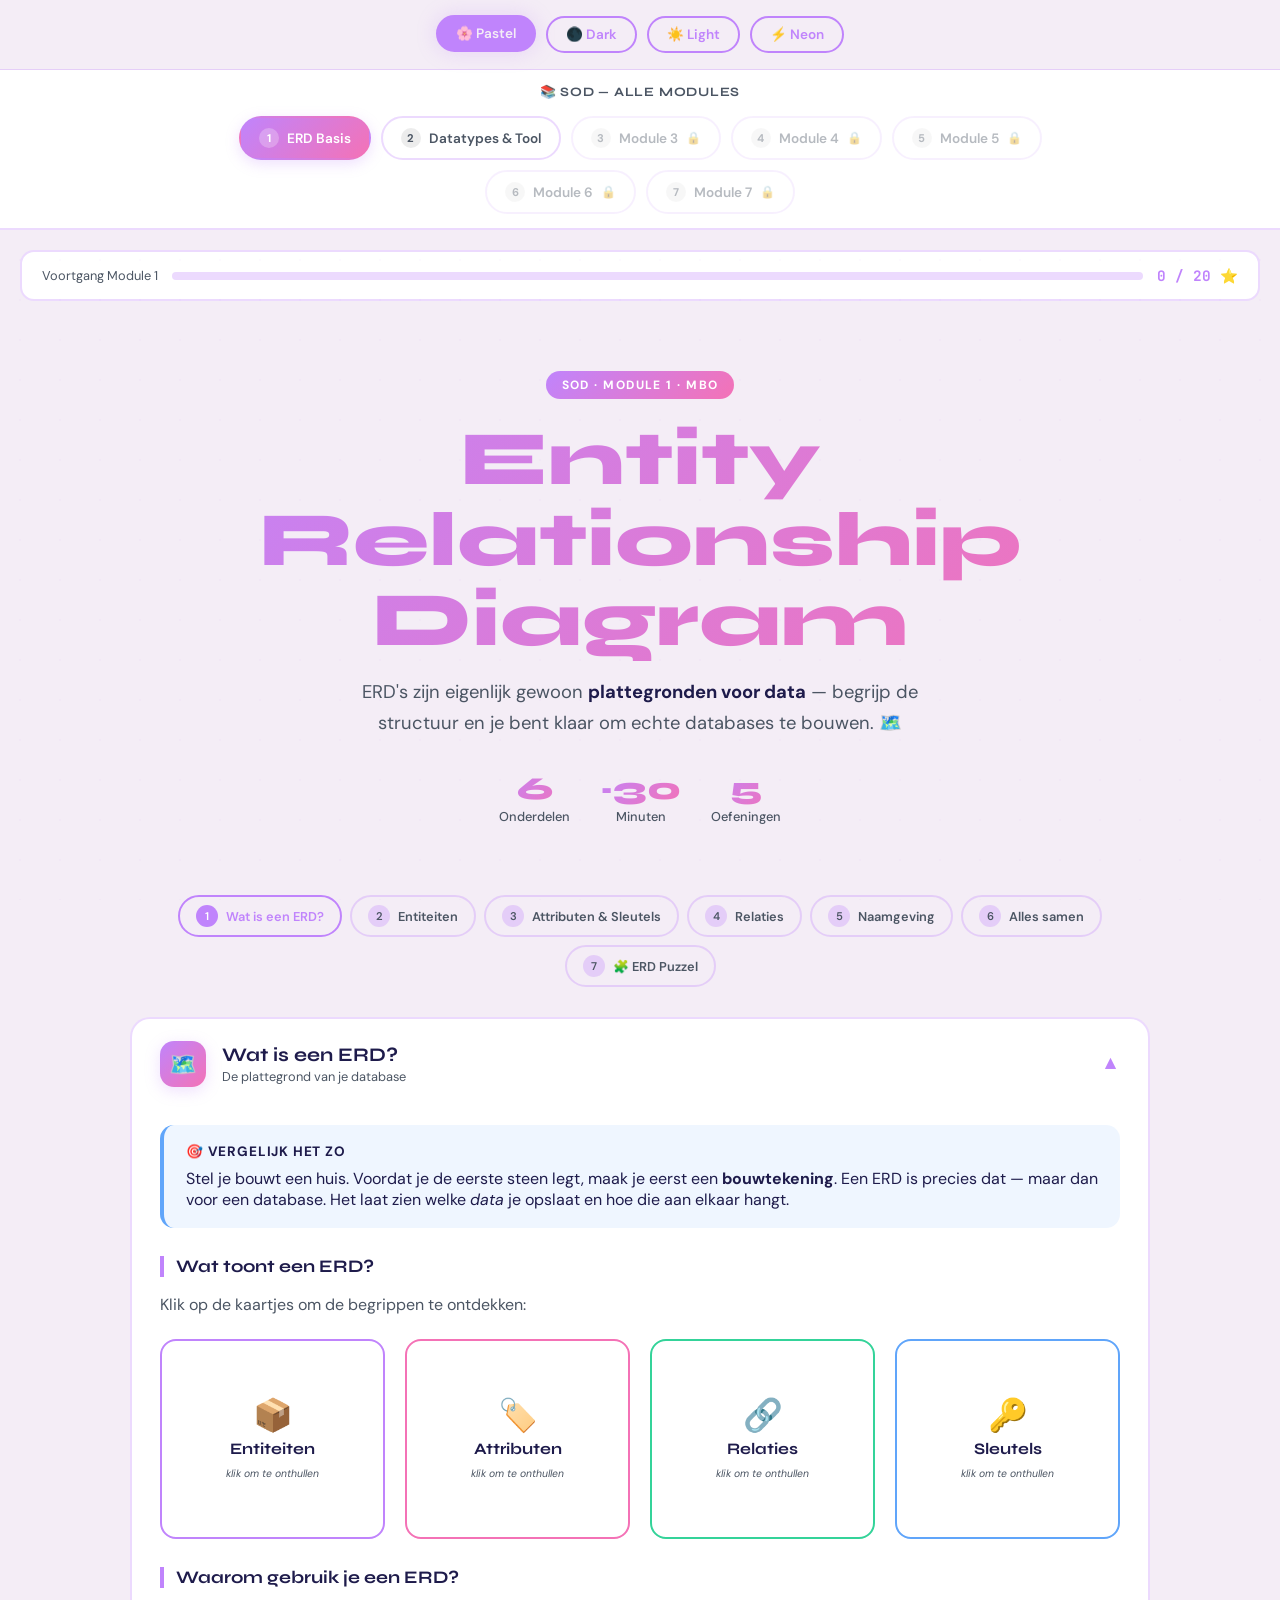
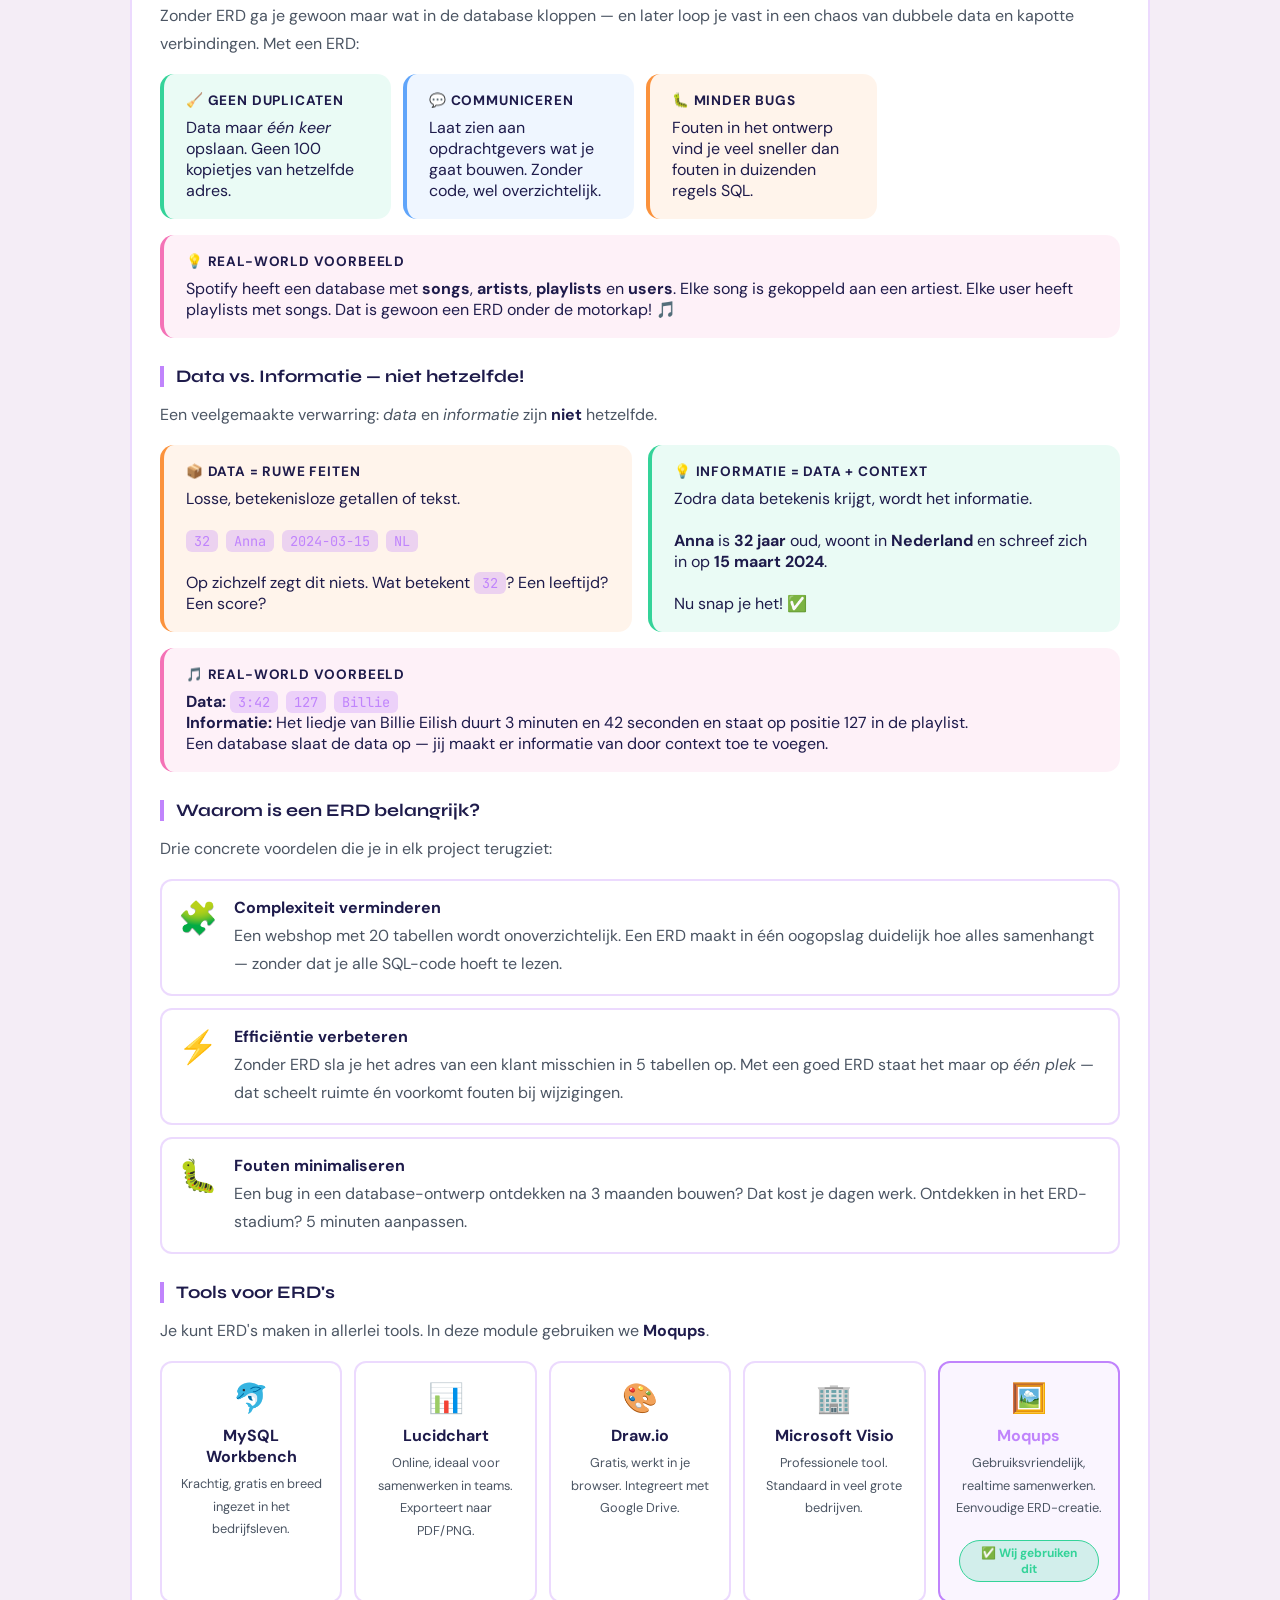
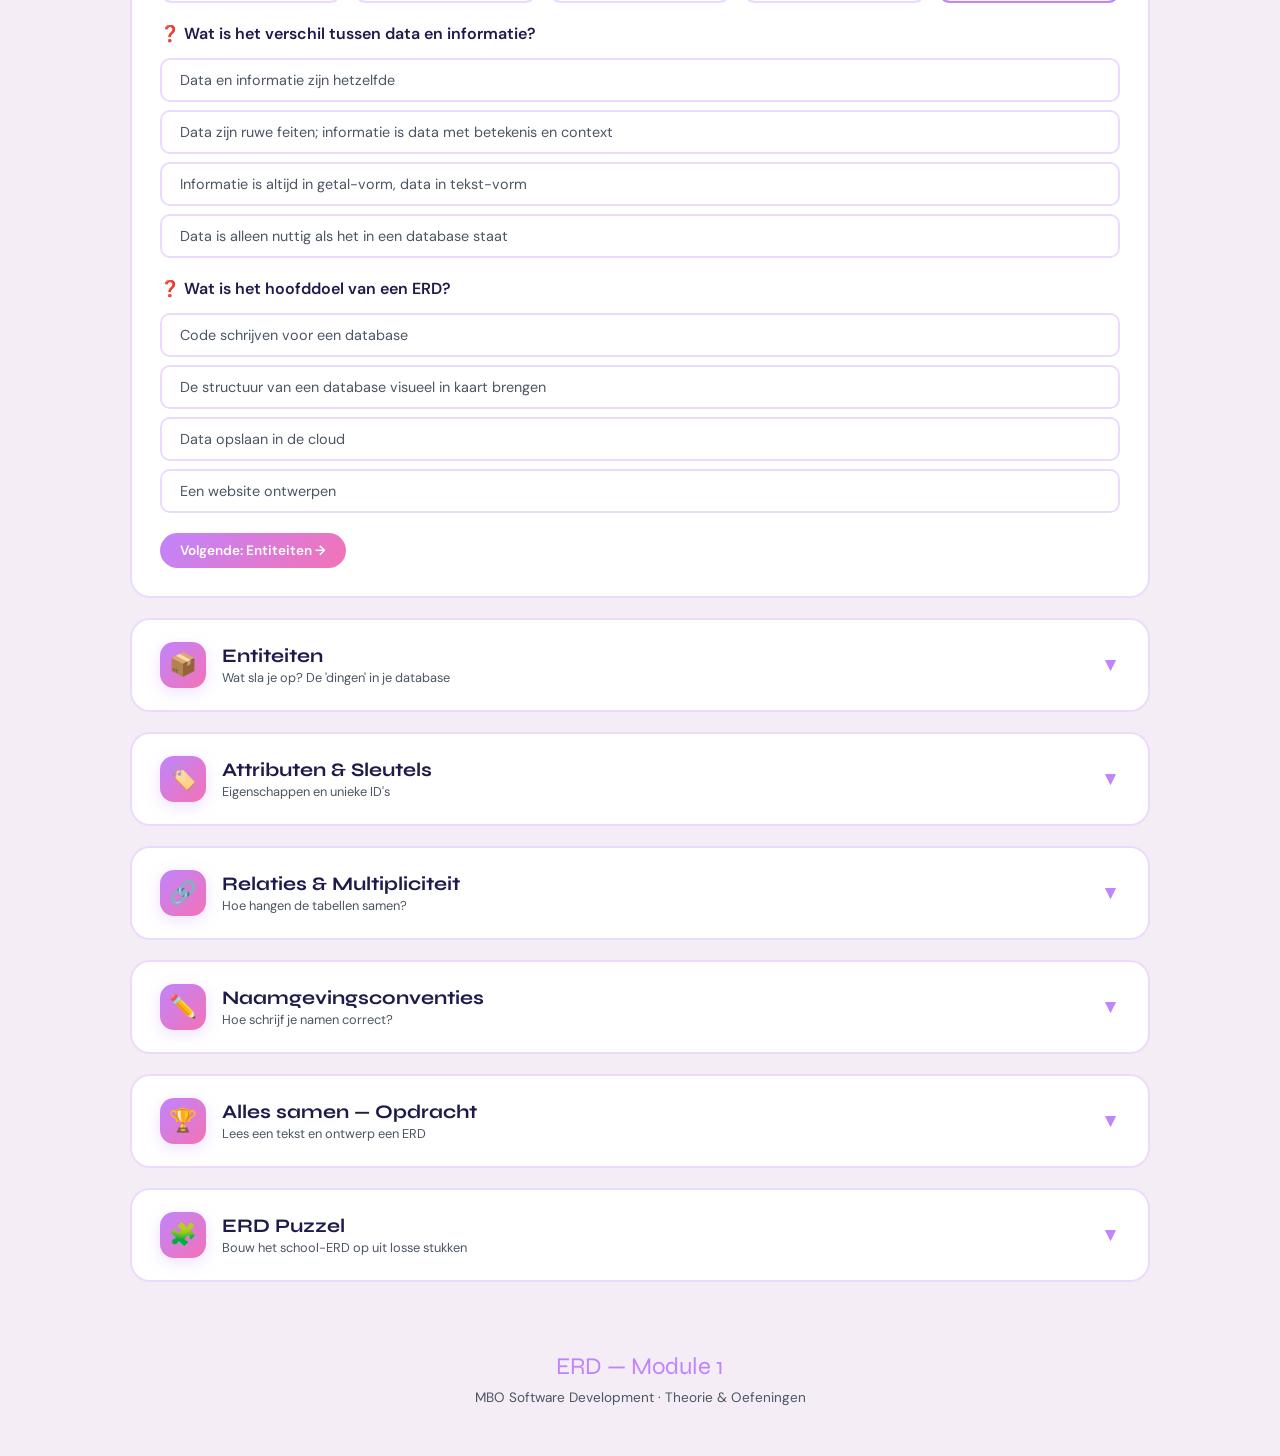
==== commit f7ee62d3: "Add files via upload" ====
--- a/index.html
+++ b/index.html
@@ -25,8 +25,8 @@
     <a class="module-pill active" href="index.html">
       <span class="pill-num">1</span> ERD Basis
     </a>
-    <a class="module-pill locked" href="#">
-      <span class="pill-num">2</span> Module 2 <span class="pill-lock">🔒</span>
+    <a class="module-pill" href="module2.html">
+      <span class="pill-num">2</span> Datatypes &amp; Tool
     </a>
     <a class="module-pill locked" href="#">
       <span class="pill-num">3</span> Module 3 <span class="pill-lock">🔒</span>
@@ -75,6 +75,7 @@
     <div class="prog-step" onclick="scrollToCard(3)"><span class="num">4</span>Relaties</div>
     <div class="prog-step" onclick="scrollToCard(4)"><span class="num">5</span>Naamgeving</div>
     <div class="prog-step" onclick="scrollToCard(5)"><span class="num">6</span>Alles samen</div>
+    <div class="prog-step" onclick="scrollToCard(6)"><span class="num">7</span>🧩 ERD Puzzel</div>
   </div>
 
   <!-- ======================== SECTIONS ======================== -->
@@ -423,13 +424,13 @@
               </div>
               <div class="drag-col">
                 <h4>📦 Entiteiten</h4>
-                <div class="drop-zone" id="entityDrop1"
+                <div class="drop-zone" id="entityDrop1" data-accepts="entity"
                      ondragover="allowDrop(event)"
                      ondrop="drop(event,'entity','entityDrop1','attribDrop1','dragSource1')"></div>
               </div>
               <div class="drag-col">
                 <h4>🏷️ Attributen</h4>
-                <div class="drop-zone" id="attribDrop1"
+                <div class="drop-zone" id="attribDrop1" data-accepts="attrib"
                      ondragover="allowDrop(event)"
                      ondrop="drop(event,'attrib','entityDrop1','attribDrop1','dragSource1')"></div>
               </div>
@@ -912,6 +913,128 @@
       </div>
     </div><!-- end card5 -->
 
+    <!-- ==================== CARD 7 — ERD PUZZEL ==================== -->
+    <div class="sec-card" id="card6">
+      <div class="sec-header" onclick="toggleCard(6)">
+        <div class="sec-title-group">
+          <div class="sec-icon">🧩</div>
+          <div>
+            <div class="sec-title">ERD Puzzel</div>
+            <div class="sec-sub">Bouw het school-ERD op uit losse stukken</div>
+          </div>
+        </div>
+        <span class="chevron">▼</span>
+      </div>
+      <div class="sec-body">
+        <div class="sec-inner">
+
+          <div class="hl-box quiz">
+            <div class="box-title">🎯 De uitdaging</div>
+            Hieronder zie je alle bouwstenen van het school-ERD door elkaar.
+            Sleep elk stuk naar de juiste positie in het diagram. 
+            Entiteiten, attributen én relatielabels — alles moet kloppen!
+          </div>
+
+          <!-- PUZZEL SPEELVELD -->
+          <div id="erdPuzzle" style="margin: 20px 0;">
+
+            <!-- Stukken bank -->
+            <div style="margin-bottom: 16px;">
+              <div style="font-size:.8rem; font-weight:700; color:var(--text2); letter-spacing:.08em; text-transform:uppercase; margin-bottom:10px;">📦 Beschikbare stukken — sleep naar het diagram</div>
+              <div id="puzzlePieces" style="
+                display: flex;
+                flex-wrap: wrap;
+                gap: 8px;
+                min-height: 60px;
+                padding: 14px;
+                border: 2px dashed var(--border);
+                border-radius: 14px;
+                background: var(--code-bg);
+              "></div>
+            </div>
+
+            <!-- Diagram canvas -->
+            <div style="font-size:.8rem; font-weight:700; color:var(--text2); letter-spacing:.08em; text-transform:uppercase; margin-bottom:10px;">🗺️ Jouw ERD — sleep de stukken hiernaartoe</div>
+            <div id="puzzleCanvas" style="
+              position: relative;
+              width: 100%;
+              min-height: 420px;
+              background: var(--code-bg);
+              border: 2px solid var(--border);
+              border-radius: 16px;
+              overflow: hidden;
+            ">
+              <!-- Drop zones voor de 3 entiteiten -->
+              <div class="puzzle-zone" id="pz-student"
+                   style="left:3%; top:5%; width:29%;"
+                   data-label="student entiteit">
+                <div class="pz-header">student</div>
+                <div class="pz-slots">
+                  <div class="pz-slot" data-accepts="attr-student-id">🔑 id</div>
+                  <div class="pz-slot" data-accepts="attr-student-firstname">◆ firstname</div>
+                  <div class="pz-slot" data-accepts="attr-student-lastname">◆ lastname</div>
+                  <div class="pz-slot" data-accepts="attr-student-birthday">◇ birthday</div>
+                  <div class="pz-slot" data-accepts="attr-student-phonenr">◇ phonenr</div>
+                </div>
+              </div>
+
+              <div class="puzzle-zone" id="pz-klas"
+                   style="left:35%; top:15%; width:29%;"
+                   data-label="klas entiteit">
+                <div class="pz-header">klas</div>
+                <div class="pz-slots">
+                  <div class="pz-slot" data-accepts="attr-klas-id">🔑 id</div>
+                  <div class="pz-slot" data-accepts="attr-klas-name">◆ name</div>
+                  <div class="pz-slot" data-accepts="attr-klas-year">◆ year</div>
+                </div>
+              </div>
+
+              <div class="puzzle-zone" id="pz-leraar"
+                   style="left:67%; top:5%; width:29%;"
+                   data-label="leraar entiteit">
+                <div class="pz-header">leraar</div>
+                <div class="pz-slots">
+                  <div class="pz-slot" data-accepts="attr-leraar-id">🔑 id</div>
+                  <div class="pz-slot" data-accepts="attr-leraar-firstname">◆ firstname</div>
+                  <div class="pz-slot" data-accepts="attr-leraar-lastname">◆ lastname</div>
+                </div>
+              </div>
+
+              <!-- Drop zones voor relatie-labels -->
+              <div style="position:absolute; bottom: 30px; left:16%; display:flex; flex-direction:column; gap:6px; align-items:center;">
+                <div style="font-size:.65rem; color:var(--text2); font-family:'JetBrains Mono',monospace;">student → klas</div>
+                <div style="display:flex; gap:8px;">
+                  <div class="pz-rel-slot" data-accepts="rel-student-side" title="multipliciteit student-kant">?</div>
+                  <div style="width:40px; height:2px; background:var(--accent4); align-self:center;"></div>
+                  <div class="pz-rel-slot" data-accepts="rel-klas-left-side" title="multipliciteit klas-kant">?</div>
+                </div>
+              </div>
+
+              <div style="position:absolute; bottom: 30px; left:50%; transform:translateX(-50%); display:flex; flex-direction:column; gap:6px; align-items:center;">
+                <div style="font-size:.65rem; color:var(--text2); font-family:'JetBrains Mono',monospace;">klas → leraar</div>
+                <div style="display:flex; gap:8px;">
+                  <div class="pz-rel-slot" data-accepts="rel-klas-right-side" title="multipliciteit klas-kant">?</div>
+                  <div style="width:40px; height:2px; background:var(--accent5); align-self:center;"></div>
+                  <div class="pz-rel-slot" data-accepts="rel-leraar-side" title="multipliciteit leraar-kant">?</div>
+                </div>
+              </div>
+
+            </div>
+
+            <!-- Controls -->
+            <div style="display:flex; gap:12px; align-items:center; margin-top:14px; flex-wrap:wrap;">
+              <button class="drag-btn" onclick="checkPuzzle()">✅ Controleer ERD</button>
+              <button class="btn" onclick="resetPuzzle()">🔄 Opnieuw</button>
+              <button class="btn" onclick="puzzleHint()">💡 Hint</button>
+              <span id="puzzleStatus" style="font-size:.9rem; color:var(--text2);"></span>
+            </div>
+            <div id="puzzleScore" style="margin-top:8px; font-family:'JetBrains Mono',monospace; font-size:.85rem;"></div>
+          </div>
+
+        </div>
+      </div>
+    </div><!-- end card6 -->
+
   </div><!-- end sections -->
 </div>
 
--- a/style.css
+++ b/style.css
@@ -981,6 +981,110 @@
 tr:hover td      { background: rgba(128,128,128,.04); }
 
 /* ================================================================
+   ERD PUZZEL
+================================================================ */
+.puzzle-piece {
+  display: inline-flex;
+  align-items: center;
+  gap: 6px;
+  padding: 7px 13px;
+  border-radius: 10px;
+  border: 2px solid var(--accent1);
+  background: var(--card-bg);
+  color: var(--text);
+  font-family: 'JetBrains Mono', monospace;
+  font-size: .8rem;
+  font-weight: 600;
+  cursor: grab;
+  user-select: none;
+  transition: transform .15s, box-shadow .15s, border-color .2s;
+  white-space: nowrap;
+}
+
+.puzzle-piece:hover {
+  transform: translateY(-2px);
+  box-shadow: 0 4px 14px var(--glow);
+}
+
+.puzzle-piece.dragging { opacity: .4; }
+
+.puzzle-piece.selected {
+  border-color: var(--accent3);
+  box-shadow: 0 0 0 3px rgba(52,211,153,.35);
+  transform: translateY(-3px);
+}
+
+
+  border-color: var(--accent4);
+  color: var(--accent4);
+  font-size: .9rem;
+  font-weight: 800;
+}
+
+/* Entiteit zones */
+.puzzle-zone {
+  position: absolute;
+  border: 2px solid var(--accent1);
+  border-radius: 8px;
+  background: var(--card-bg);
+  overflow: hidden;
+}
+
+.pz-header {
+  background: var(--accent1);
+  color: var(--bg);
+  font-family: 'JetBrains Mono', monospace;
+  font-weight: 700;
+  font-size: .85rem;
+  padding: 6px 10px;
+  text-align: center;
+}
+
+.pz-slots { padding: 4px 0; }
+
+.pz-slot {
+  padding: 5px 10px;
+  font-family: 'JetBrains Mono', monospace;
+  font-size: .75rem;
+  color: var(--text2);
+  border-bottom: 1px dashed var(--border);
+  min-height: 28px;
+  display: flex;
+  align-items: center;
+  gap: 6px;
+  transition: background .2s;
+}
+
+.pz-slot:last-child { border-bottom: none; }
+.pz-slot.drag-over  { background: rgba(192,132,252,.15); }
+.pz-slot.filled     { color: var(--accent1); border-style: solid; }
+.pz-slot.correct    { background: rgba(52,211,153,.15); color: var(--accent3); border-color: var(--accent3); }
+.pz-slot.wrong      { background: rgba(248,113,113,.12); color: #f87171; border-color: #f87171; }
+
+/* Relatie-label slots */
+.pz-rel-slot {
+  width: 46px;
+  height: 32px;
+  border: 2px dashed var(--accent4);
+  border-radius: 8px;
+  display: flex;
+  align-items: center;
+  justify-content: center;
+  font-family: 'JetBrains Mono', monospace;
+  font-size: .8rem;
+  font-weight: 700;
+  color: var(--text2);
+  background: var(--card-bg);
+  transition: background .2s, border-color .2s;
+  cursor: default;
+}
+
+.pz-rel-slot.drag-over { background: rgba(96,165,250,.15); border-color: var(--accent4); }
+.pz-rel-slot.filled    { color: var(--accent4); border-style: solid; }
+.pz-rel-slot.correct   { background: rgba(52,211,153,.15); color: var(--accent3); border-color: var(--accent3); }
+.pz-rel-slot.wrong     { background: rgba(248,113,113,.12); color: #f87171; border-color: #f87171; }
+
+/* ================================================================
    MODULE NAVIGATIE
 ================================================================ */
 .module-nav {
@@ -1096,6 +1200,80 @@
 }
 
 /* ================================================================
+   MEMORY GAME
+================================================================ */
+.memory-card {
+  aspect-ratio: 1;
+  perspective: 600px;
+  cursor: pointer;
+  min-height: 80px;
+}
+
+.memory-inner {
+  width: 100%;
+  height: 100%;
+  position: relative;
+  transform-style: preserve-3d;
+  transition: transform .45s cubic-bezier(.4,0,.2,1);
+}
+
+.memory-card.flipped   .memory-inner { transform: rotateY(180deg); }
+.memory-card.matched   .memory-inner { transform: rotateY(180deg); }
+
+.memory-front,
+.memory-back {
+  position: absolute;
+  inset: 0;
+  border-radius: 14px;
+  backface-visibility: hidden;
+  -webkit-backface-visibility: hidden;
+  display: flex;
+  align-items: center;
+  justify-content: center;
+  text-align: center;
+  padding: 10px 8px;
+  font-size: .82rem;
+  line-height: 1.4;
+  font-weight: 600;
+  border: 2px solid var(--border);
+}
+
+/* Voorkant — vraagteken */
+.memory-front {
+  background: var(--card-bg);
+  font-size: 1.6rem;
+  color: var(--accent1);
+}
+
+/* Achterkant — datatype of waarde */
+.memory-back {
+  background: var(--header-grad);
+  color: white;
+  transform: rotateY(180deg);
+  font-family: 'JetBrains Mono', monospace;
+  font-size: .78rem;
+  word-break: break-word;
+  border-color: transparent;
+}
+
+/* Gevonden paar */
+.memory-card.matched .memory-back {
+  background: linear-gradient(135deg, var(--accent3), #059669);
+  box-shadow: 0 0 16px rgba(52,211,153,.4);
+}
+
+/* Fout paar — schud animatie */
+.memory-card.wrong-flash .memory-inner {
+  animation: memShake .4s ease;
+}
+
+@keyframes memShake {
+  0%,100% { transform: rotateY(180deg) translateX(0); }
+  25%      { transform: rotateY(180deg) translateX(-5px); }
+  75%      { transform: rotateY(180deg) translateX(5px); }
+}
+
+/* ================================================================
    RESPONSIVE
 ================================================================ */
 @media (max-width: 700px) {
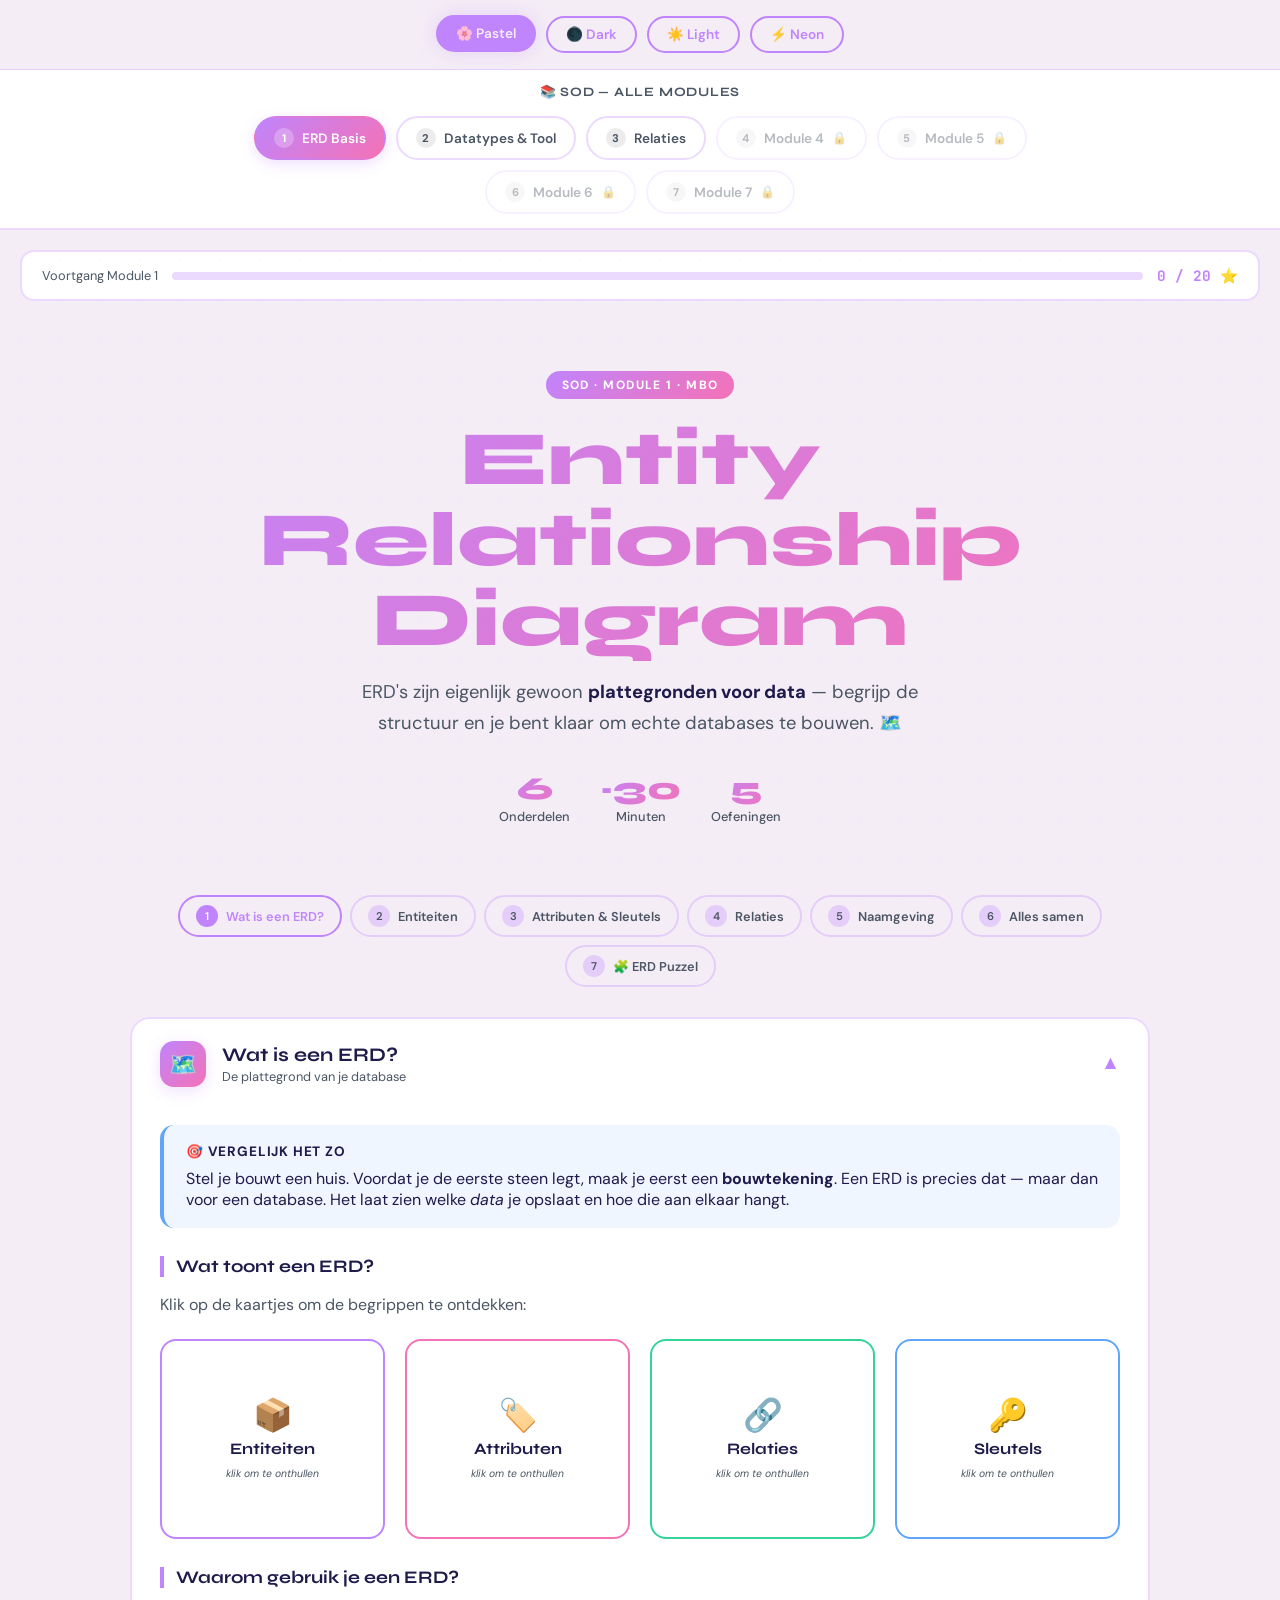
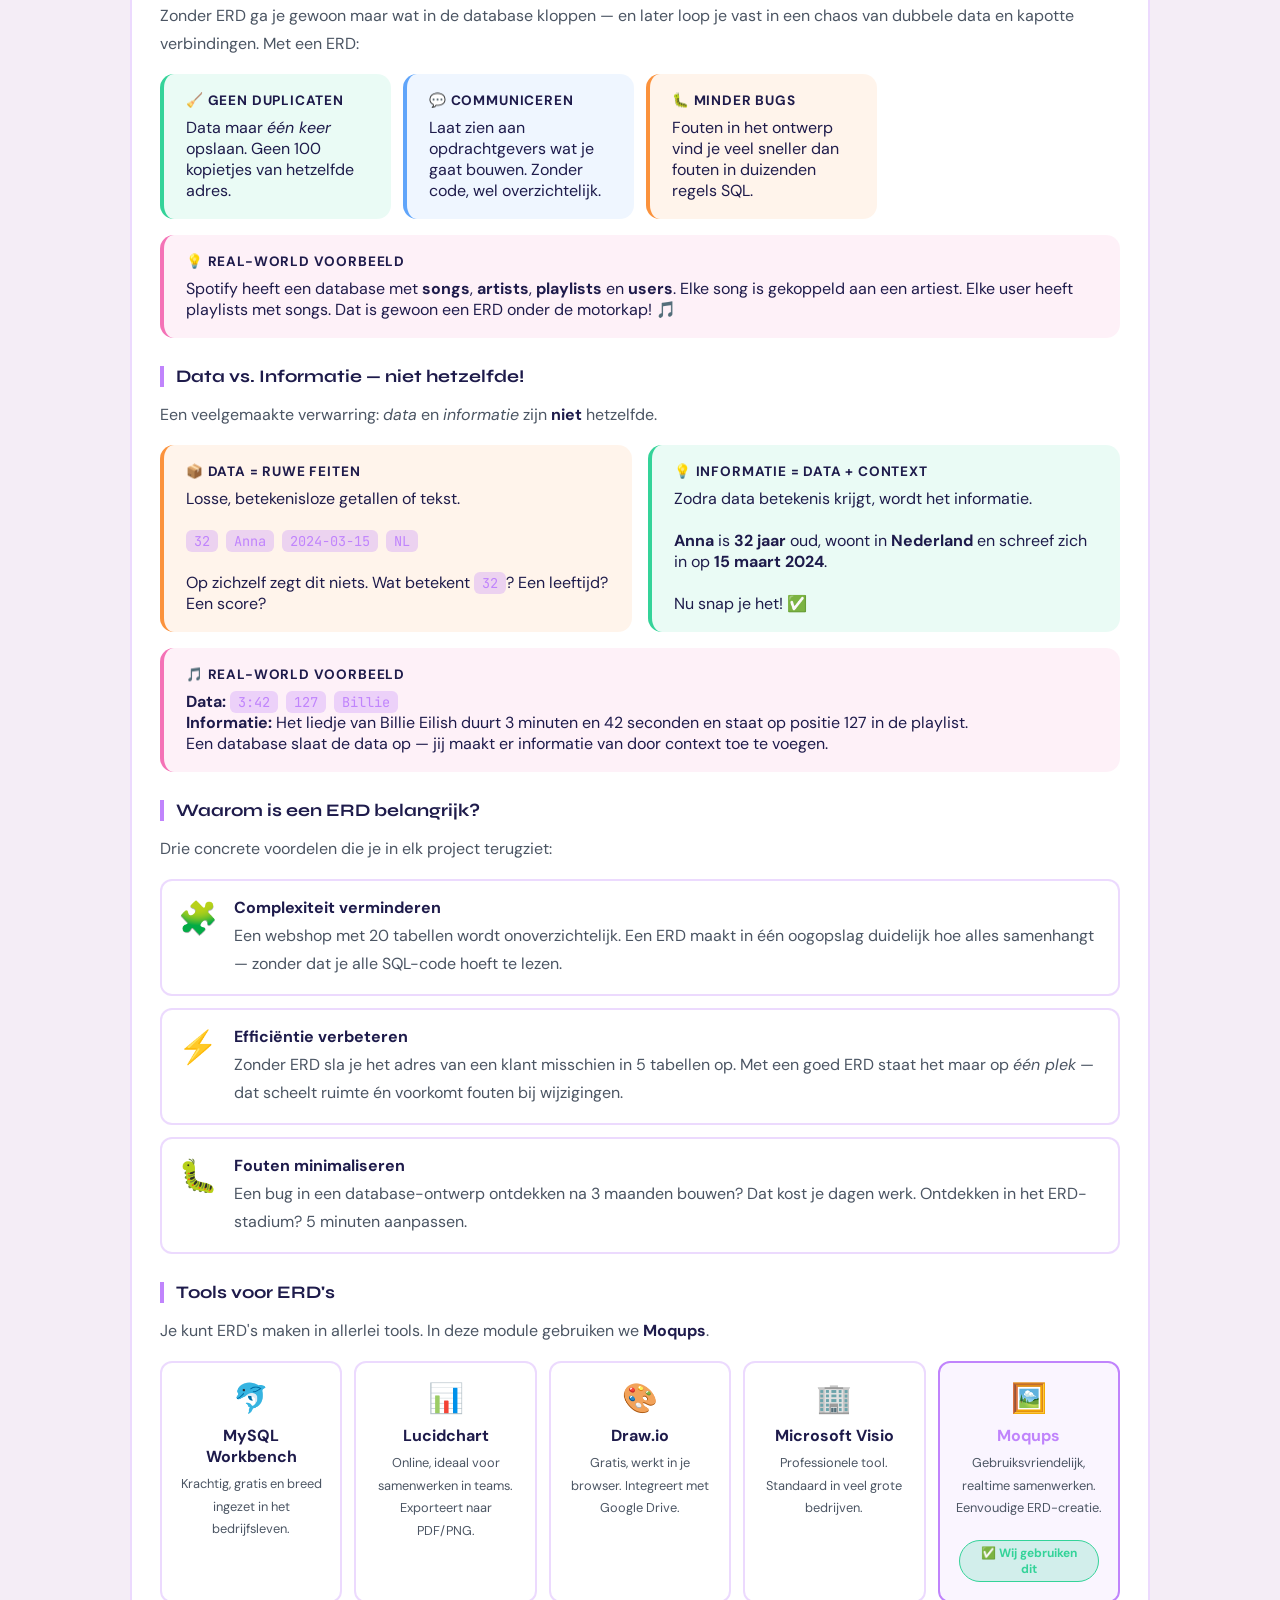
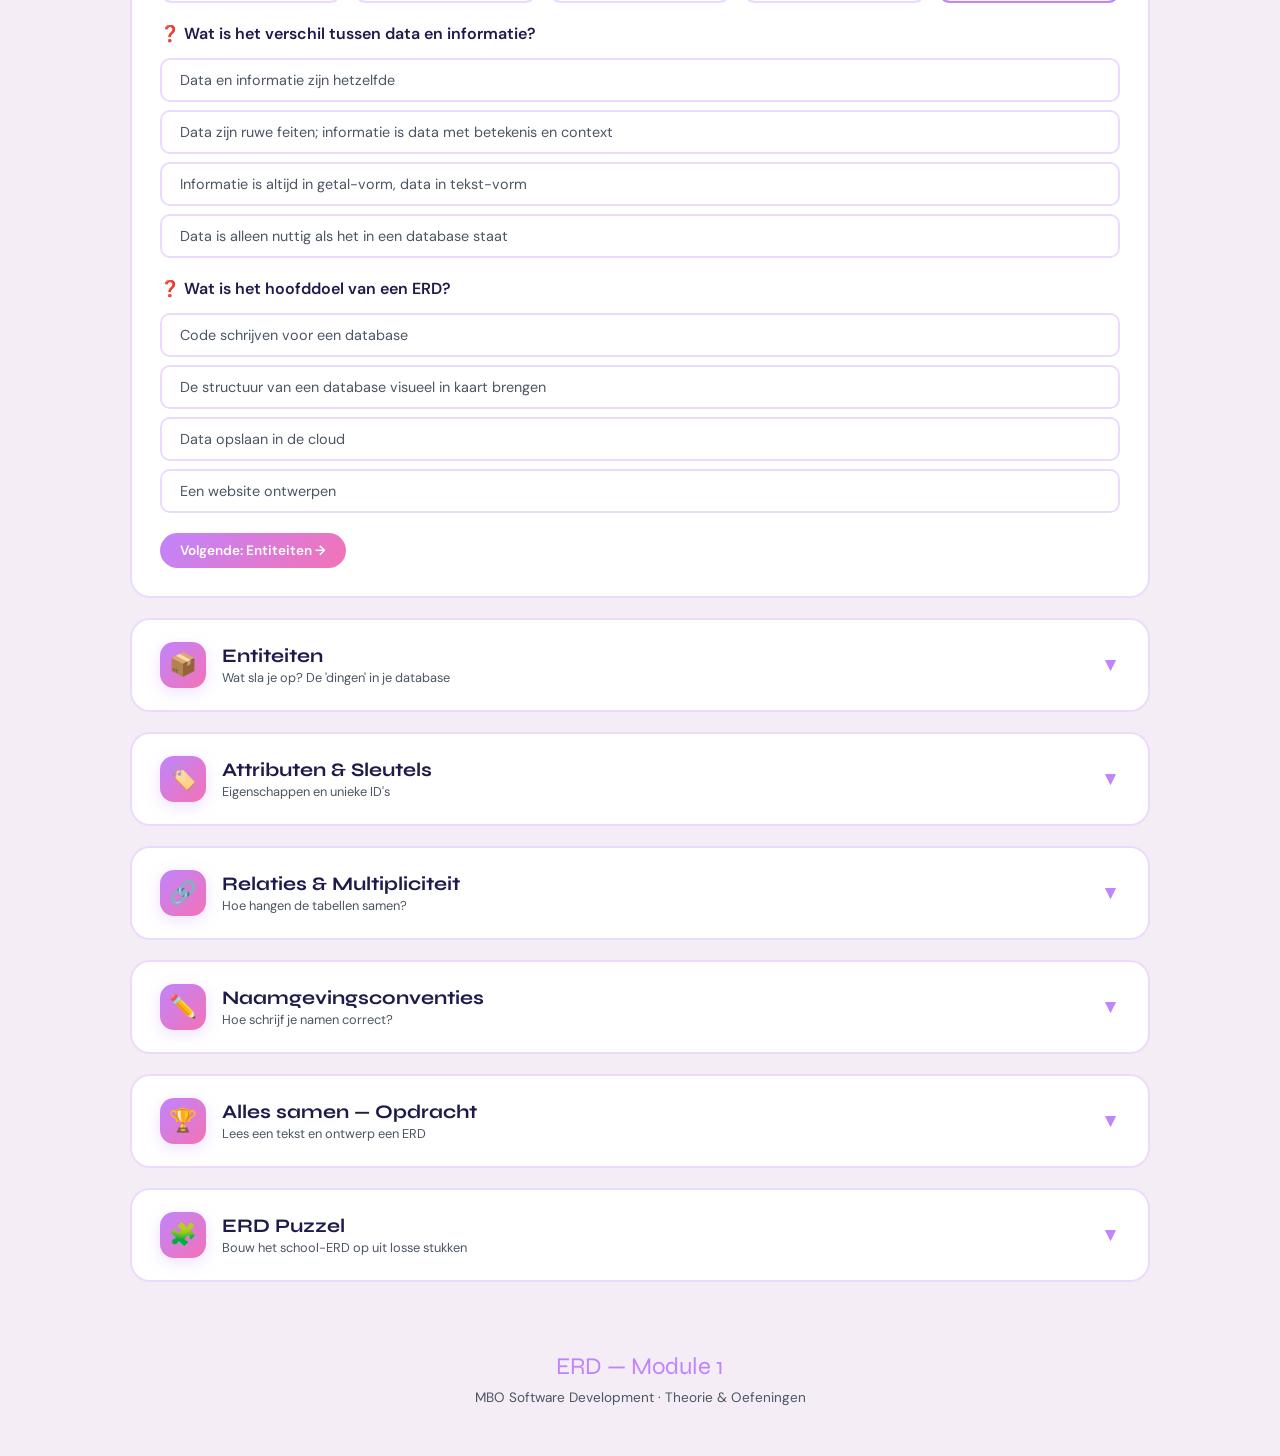
==== commit d373b0f3: "Add files via upload" ====
--- a/index.html
+++ b/index.html
@@ -28,8 +28,8 @@
     <a class="module-pill" href="module2.html">
       <span class="pill-num">2</span> Datatypes &amp; Tool
     </a>
-    <a class="module-pill locked" href="#">
-      <span class="pill-num">3</span> Module 3 <span class="pill-lock">🔒</span>
+    <a class="module-pill" href="module3.html">
+      <span class="pill-num">3</span> Relaties
     </a>
     <a class="module-pill locked" href="#">
       <span class="pill-num">4</span> Module 4 <span class="pill-lock">🔒</span>
--- a/style.css
+++ b/style.css
@@ -1274,6 +1274,137 @@
 }
 
 /* ================================================================
+   MODULE 4 — M:N GAME ELEMENTEN
+================================================================ */
+.mn-dot {
+  width: 12px;
+  height: 12px;
+  border-radius: 50%;
+  background: var(--border);
+  border: 2px solid var(--border);
+  transition: all .3s;
+}
+.mn-dot.active { background: var(--accent1); border-color: var(--accent1); box-shadow: 0 0 8px var(--glow); }
+.mn-dot.done   { background: var(--accent3); border-color: var(--accent3); }
+
+.scenario-btn.active-sel {
+  background: rgba(192,132,252,.15);
+  border-color: var(--accent1);
+  color: var(--accent1);
+}
+
+/* ================================================================
+   MODULE 3 — ERD'ISH & RELATIES
+================================================================ */
+.erdish-builder {
+  background: var(--code-bg);
+  border: 2px solid var(--border);
+  border-radius: 16px;
+  padding: 20px;
+  margin: 16px 0;
+}
+.erdish-sentence {
+  display: flex;
+  flex-wrap: wrap;
+  align-items: center;
+  gap: 8px;
+  font-family: 'JetBrains Mono', monospace;
+  font-size: .9rem;
+  margin: 10px 0;
+  padding: 14px;
+  background: var(--card-bg);
+  border-radius: 10px;
+  border: 2px solid var(--border);
+}
+.erdish-word   { color: var(--text2); font-style: italic; }
+.erdish-entity { color: var(--accent1); font-weight: 700; }
+.erdish-select {
+  background: var(--card-bg);
+  border: 2px solid var(--accent1);
+  border-radius: 8px;
+  color: var(--text);
+  font-family: 'JetBrains Mono', monospace;
+  font-size: .85rem;
+  padding: 4px 8px;
+  cursor: pointer;
+  outline: none;
+}
+.erdish-select:focus { border-color: var(--accent3); }
+.erdish-result {
+  margin-top: 12px;
+  padding: 12px 16px;
+  border-radius: 10px;
+  font-size: .85rem;
+  display: none;
+}
+.erdish-result.show    { display: block; }
+.erdish-result.correct { background: rgba(52,211,153,.15); border: 2px solid var(--accent3); color: var(--accent3); }
+.erdish-result.wrong   { background: rgba(248,113,113,.12); border: 2px solid #f87171; color: #f87171; }
+
+/* Relatie SVG wrapper */
+.rel-svg-wrap {
+  display: flex;
+  justify-content: center;
+  overflow-x: auto;
+  margin: 16px 0;
+}
+
+/* Identifying vs non-identifying vergelijk */
+.id-compare {
+  display: grid;
+  grid-template-columns: 1fr 1fr;
+  gap: 16px;
+  margin: 16px 0;
+}
+.id-box {
+  border-radius: 14px;
+  padding: 16px;
+  border: 2px solid var(--border);
+}
+.id-box.non   { border-color: var(--accent3); background: rgba(52,211,153,.06); }
+.id-box.ident { border-color: #f87171;        background: rgba(248,113,113,.06); }
+.id-box-title {
+  font-family: 'Syne', sans-serif;
+  font-weight: 700;
+  font-size: .95rem;
+  margin-bottom: 10px;
+}
+.id-box.non .id-box-title   { color: var(--accent3); }
+.id-box.ident .id-box-title { color: #f87171; }
+
+/* Scenario game */
+.scenario-card {
+  background: var(--card-bg);
+  border: 2px solid var(--border);
+  border-radius: 14px;
+  padding: 18px 20px;
+  margin: 12px 0;
+  transition: border-color .2s;
+}
+.scenario-q    { font-weight: 600; margin-bottom: 12px; }
+.scenario-opts { display: flex; gap: 10px; flex-wrap: wrap; }
+.scenario-btn {
+  padding: 8px 18px;
+  border-radius: 999px;
+  border: 2px solid var(--border);
+  background: transparent;
+  color: var(--text);
+  font-family: 'DM Sans', sans-serif;
+  font-size: .85rem;
+  font-weight: 600;
+  cursor: pointer;
+  transition: all .2s;
+}
+.scenario-btn:hover       { border-color: var(--accent1); color: var(--accent1); }
+.scenario-btn.correct-ans { background: rgba(52,211,153,.15); border-color: var(--accent3); color: var(--accent3); }
+.scenario-btn.wrong-ans   { background: rgba(248,113,113,.12); border-color: #f87171; color: #f87171; }
+.scenario-feedback        { margin-top: 10px; font-size: .85rem; min-height: 20px; }
+
+@media(max-width:600px) {
+  .id-compare { grid-template-columns: 1fr; }
+}
+
+/* ================================================================
    RESPONSIVE
 ================================================================ */
 @media (max-width: 700px) {
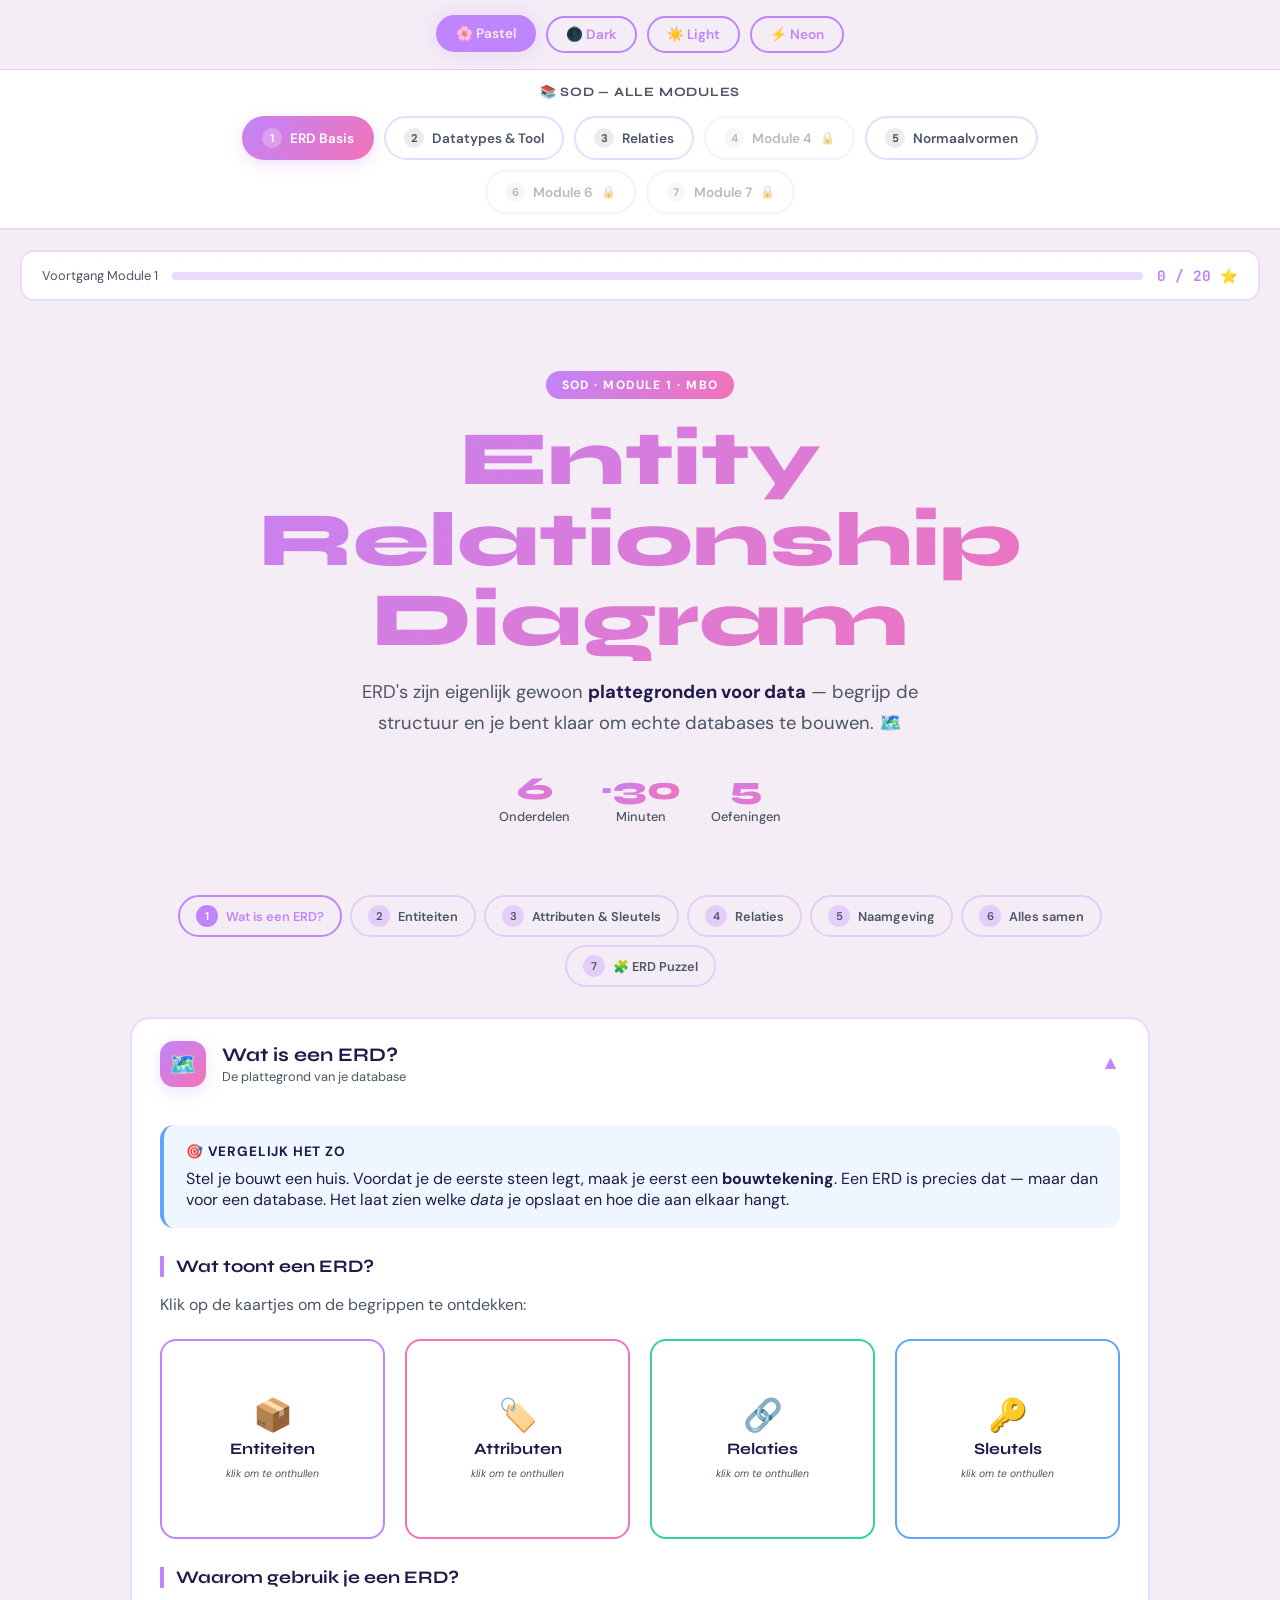
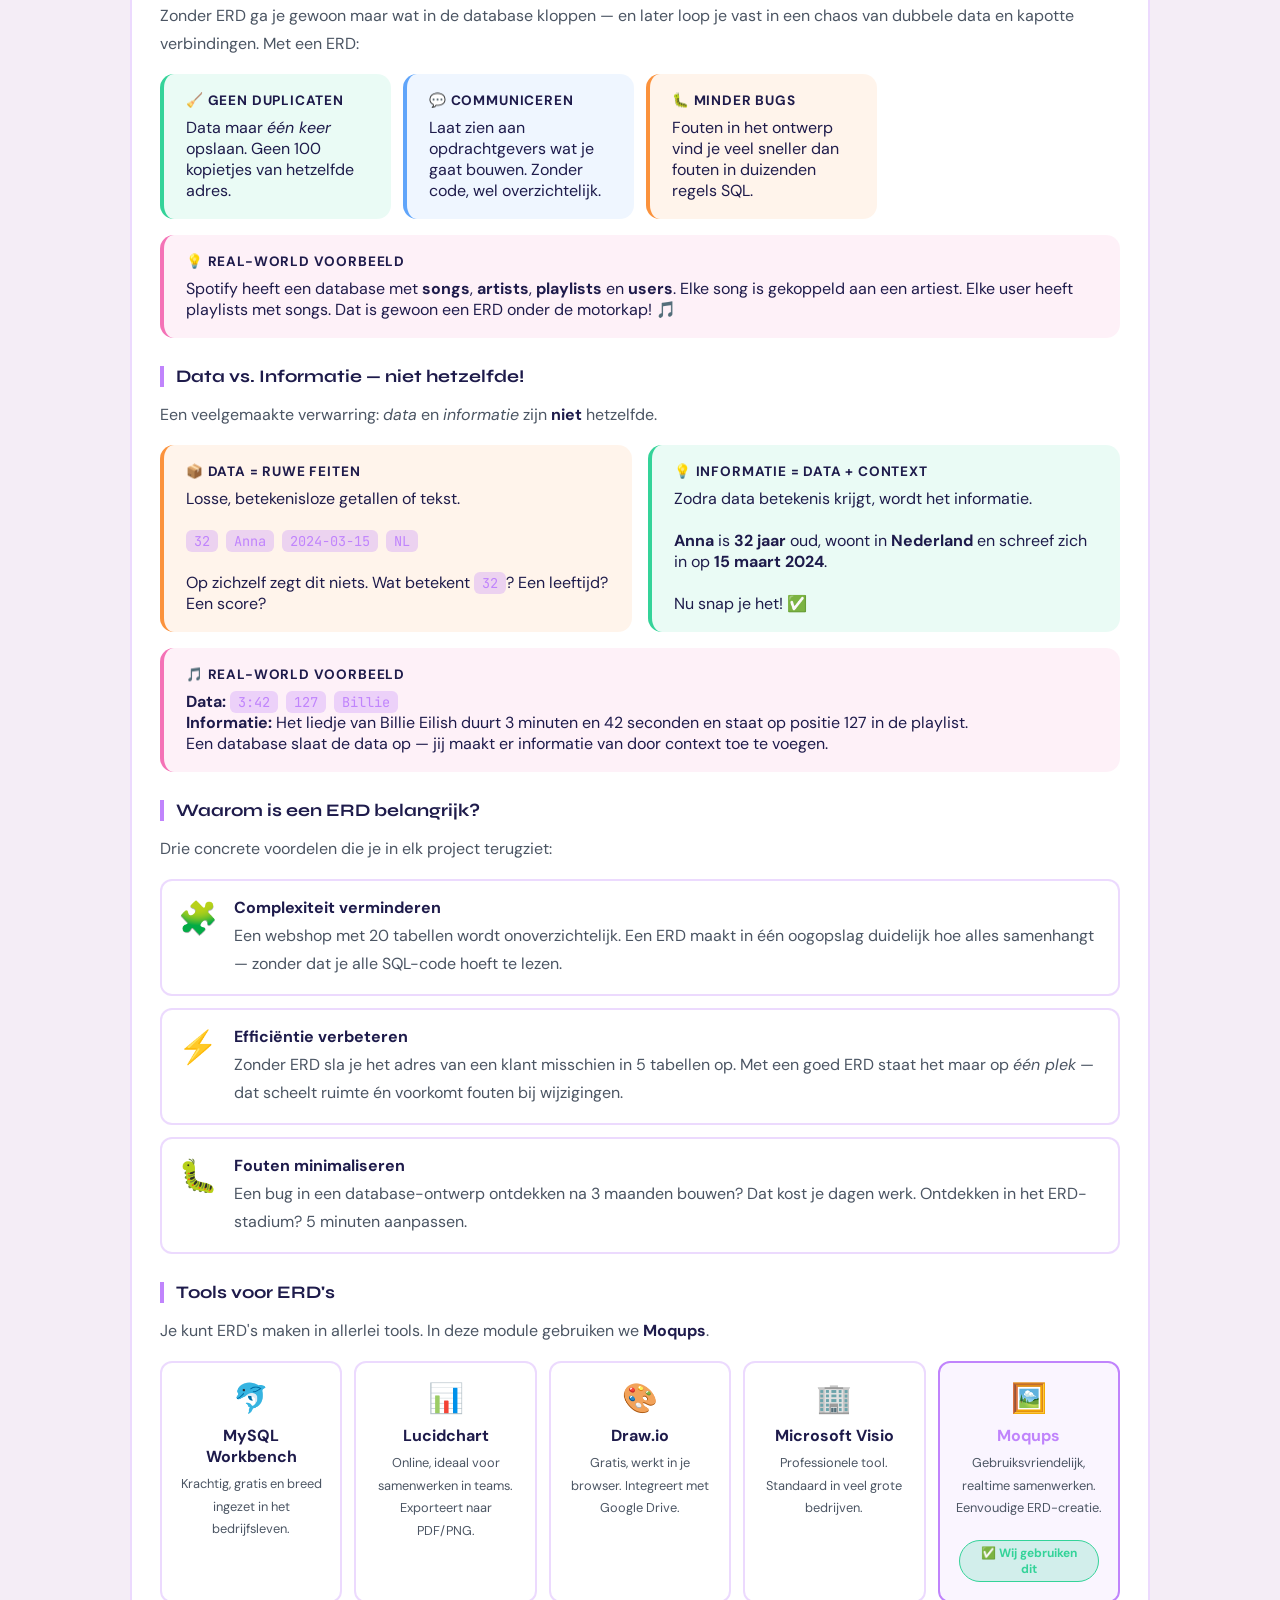
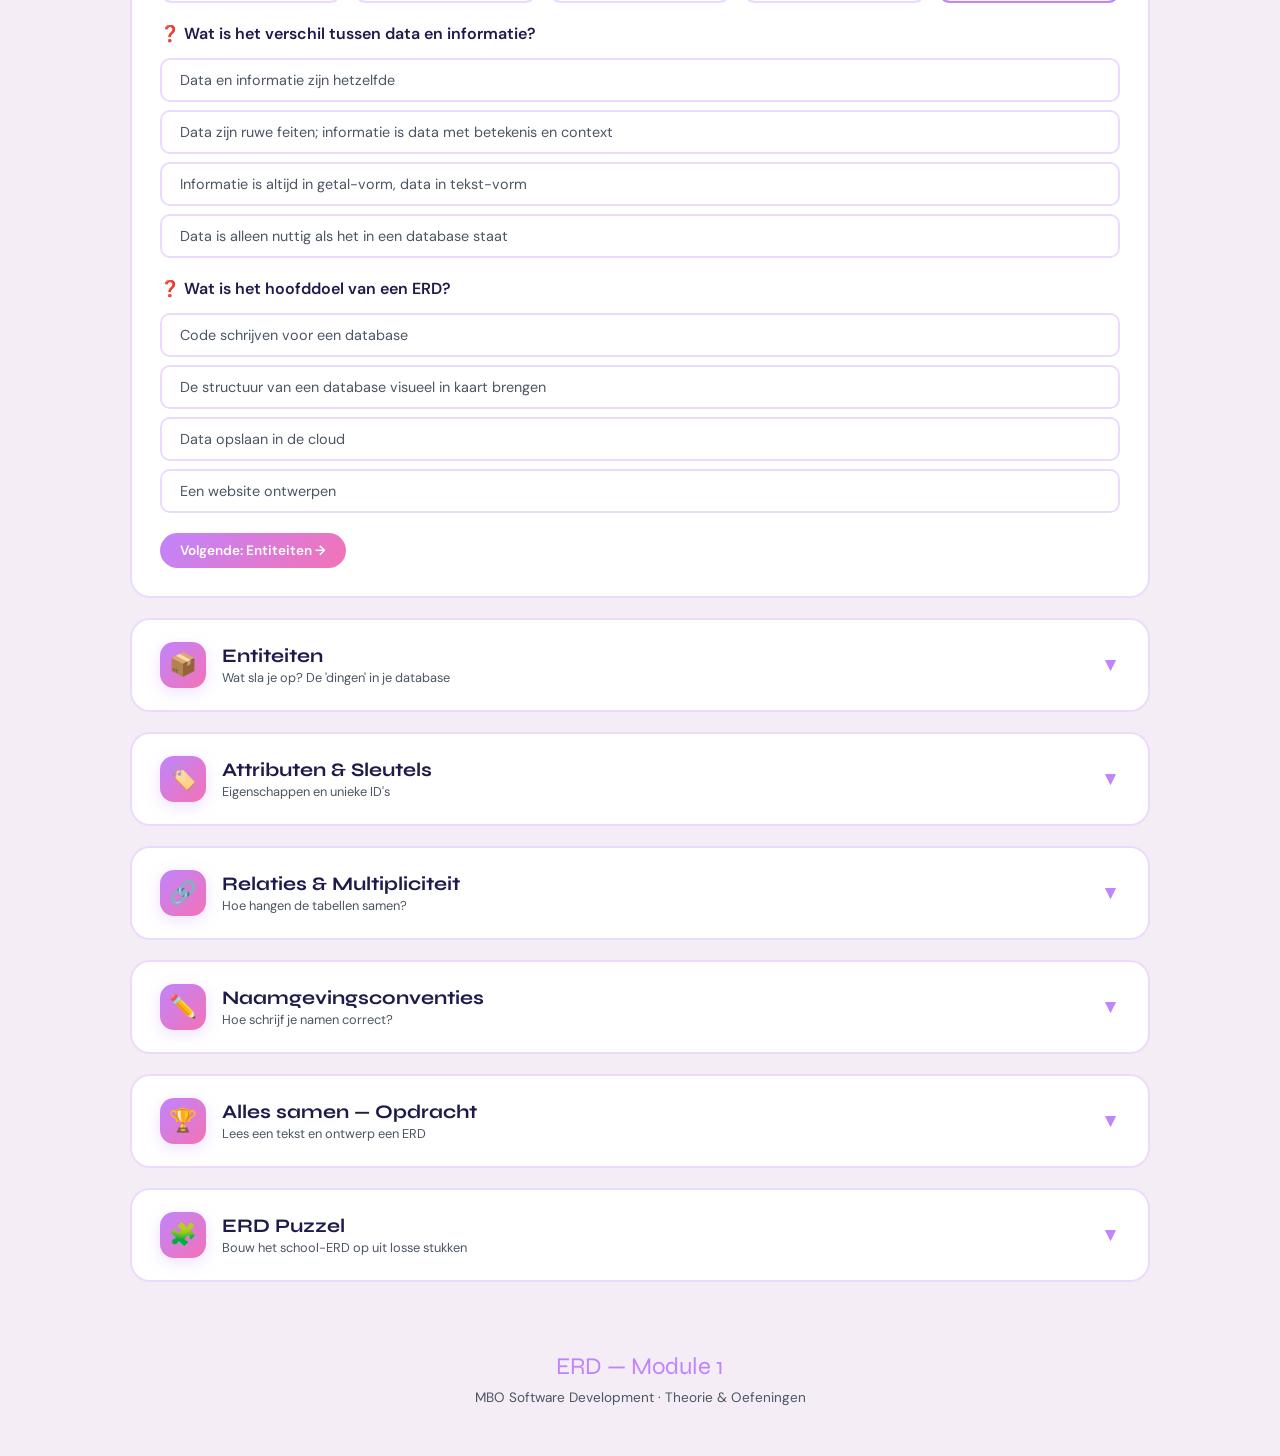
==== commit f86f6130: "Add files via upload" ====
--- a/index.html
+++ b/index.html
@@ -34,8 +34,8 @@
     <a class="module-pill locked" href="#">
       <span class="pill-num">4</span> Module 4 <span class="pill-lock">🔒</span>
     </a>
-    <a class="module-pill locked" href="#">
-      <span class="pill-num">5</span> Module 5 <span class="pill-lock">🔒</span>
+    <a class="module-pill" href="module5.html">
+      <span class="pill-num">5</span> Normaalvormen
     </a>
     <a class="module-pill locked" href="#">
       <span class="pill-num">6</span> Module 6 <span class="pill-lock">🔒</span>
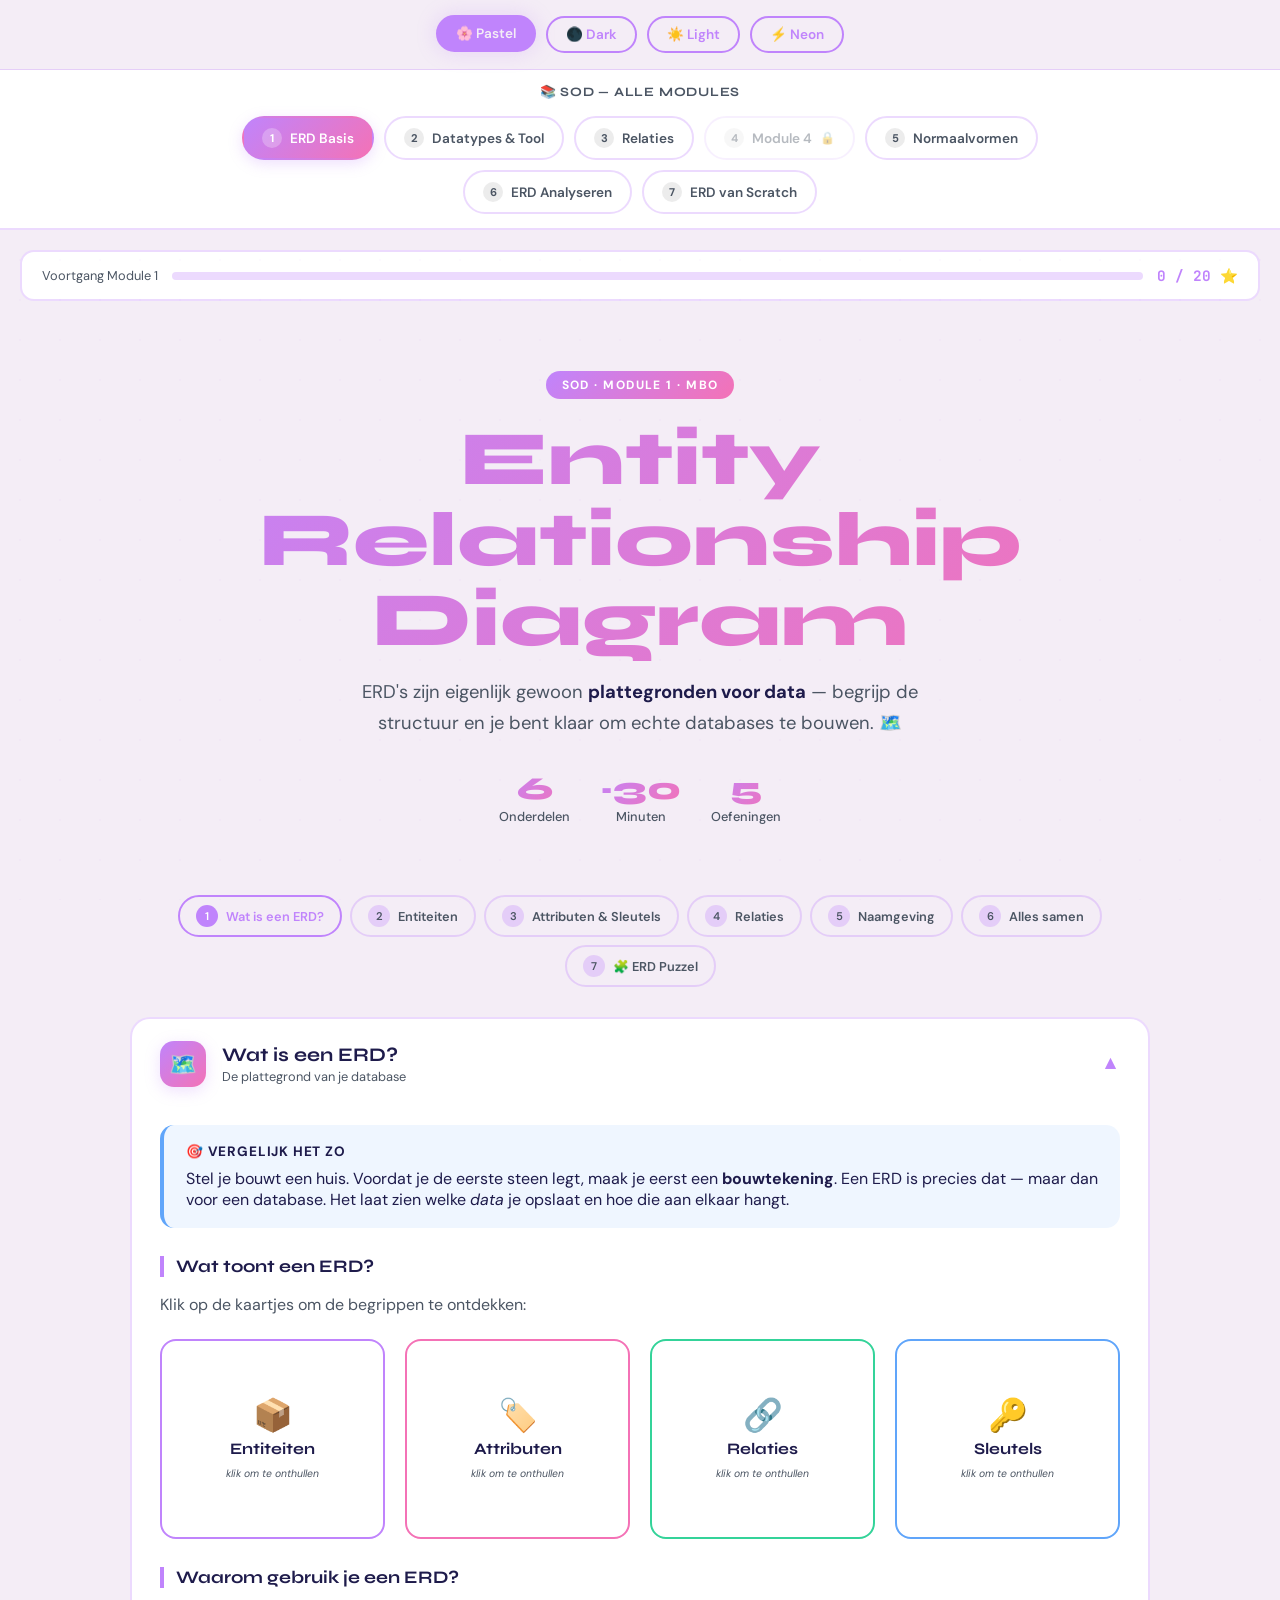
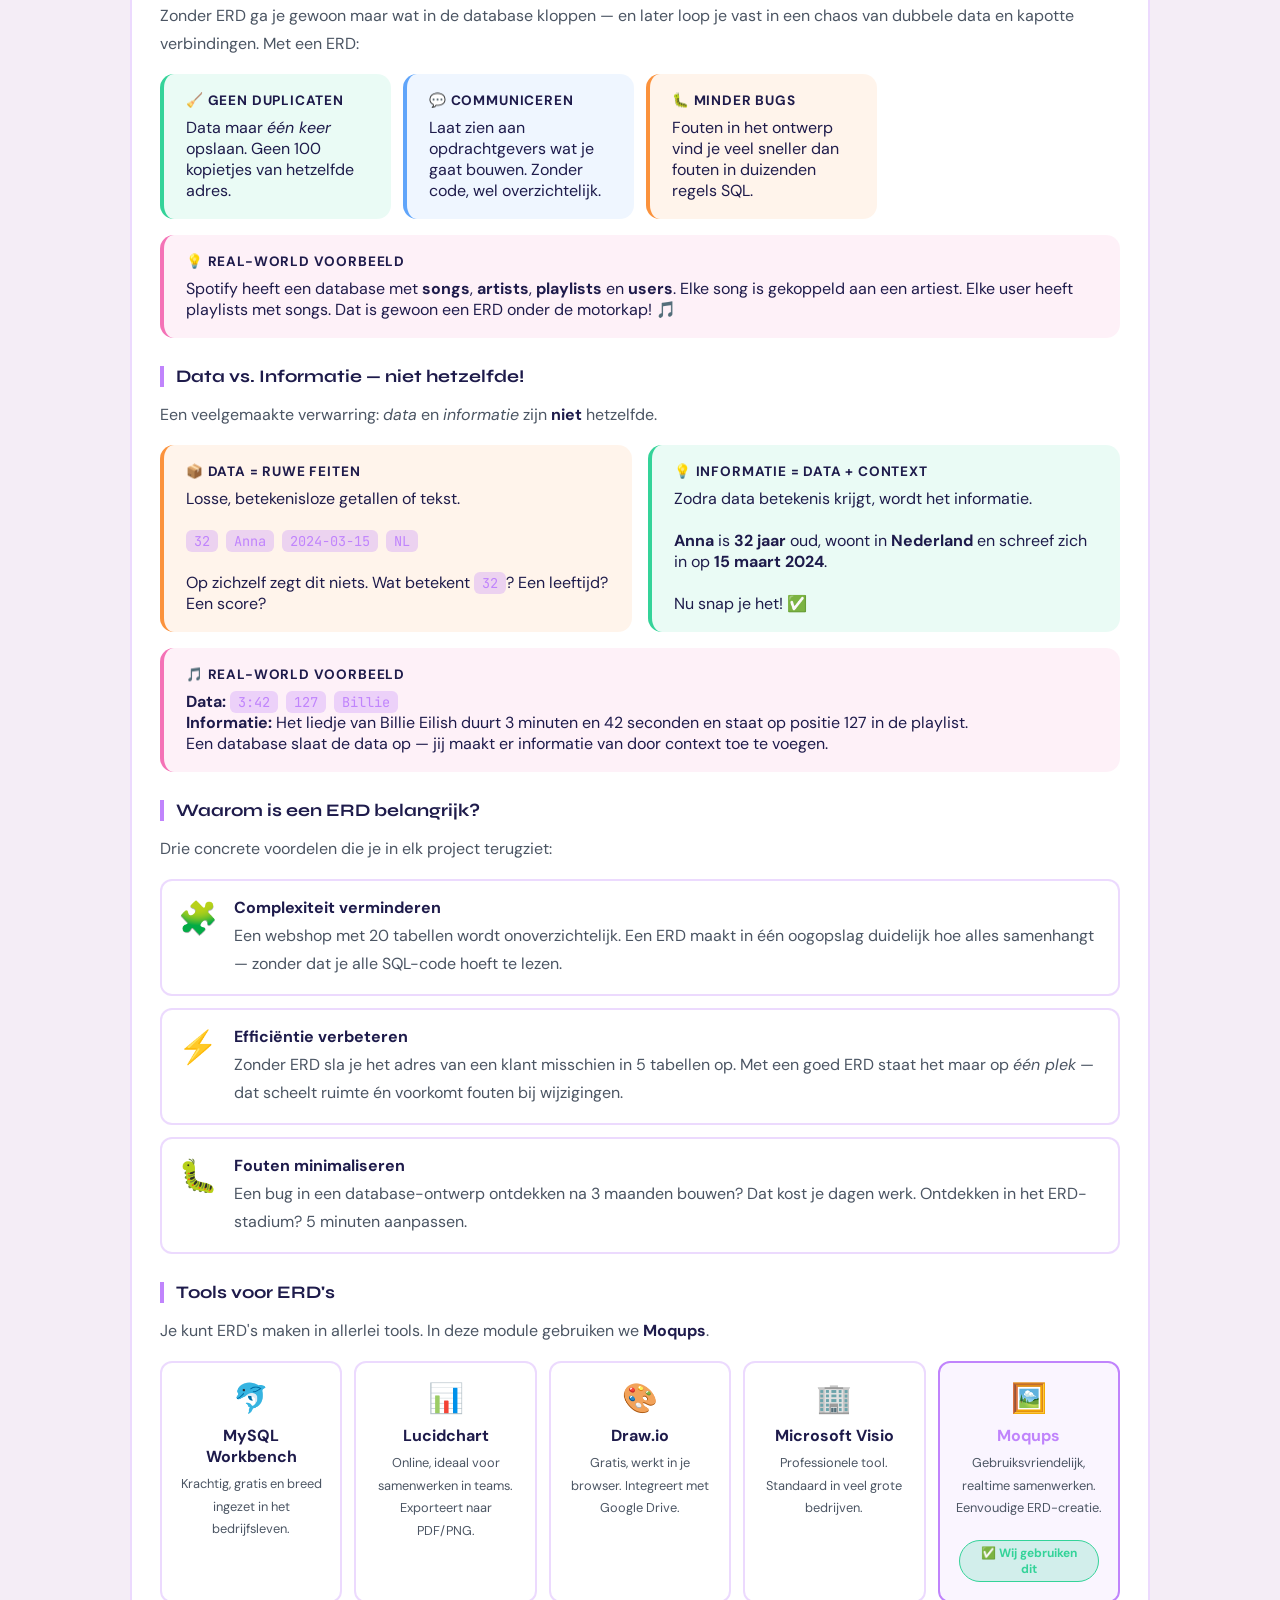
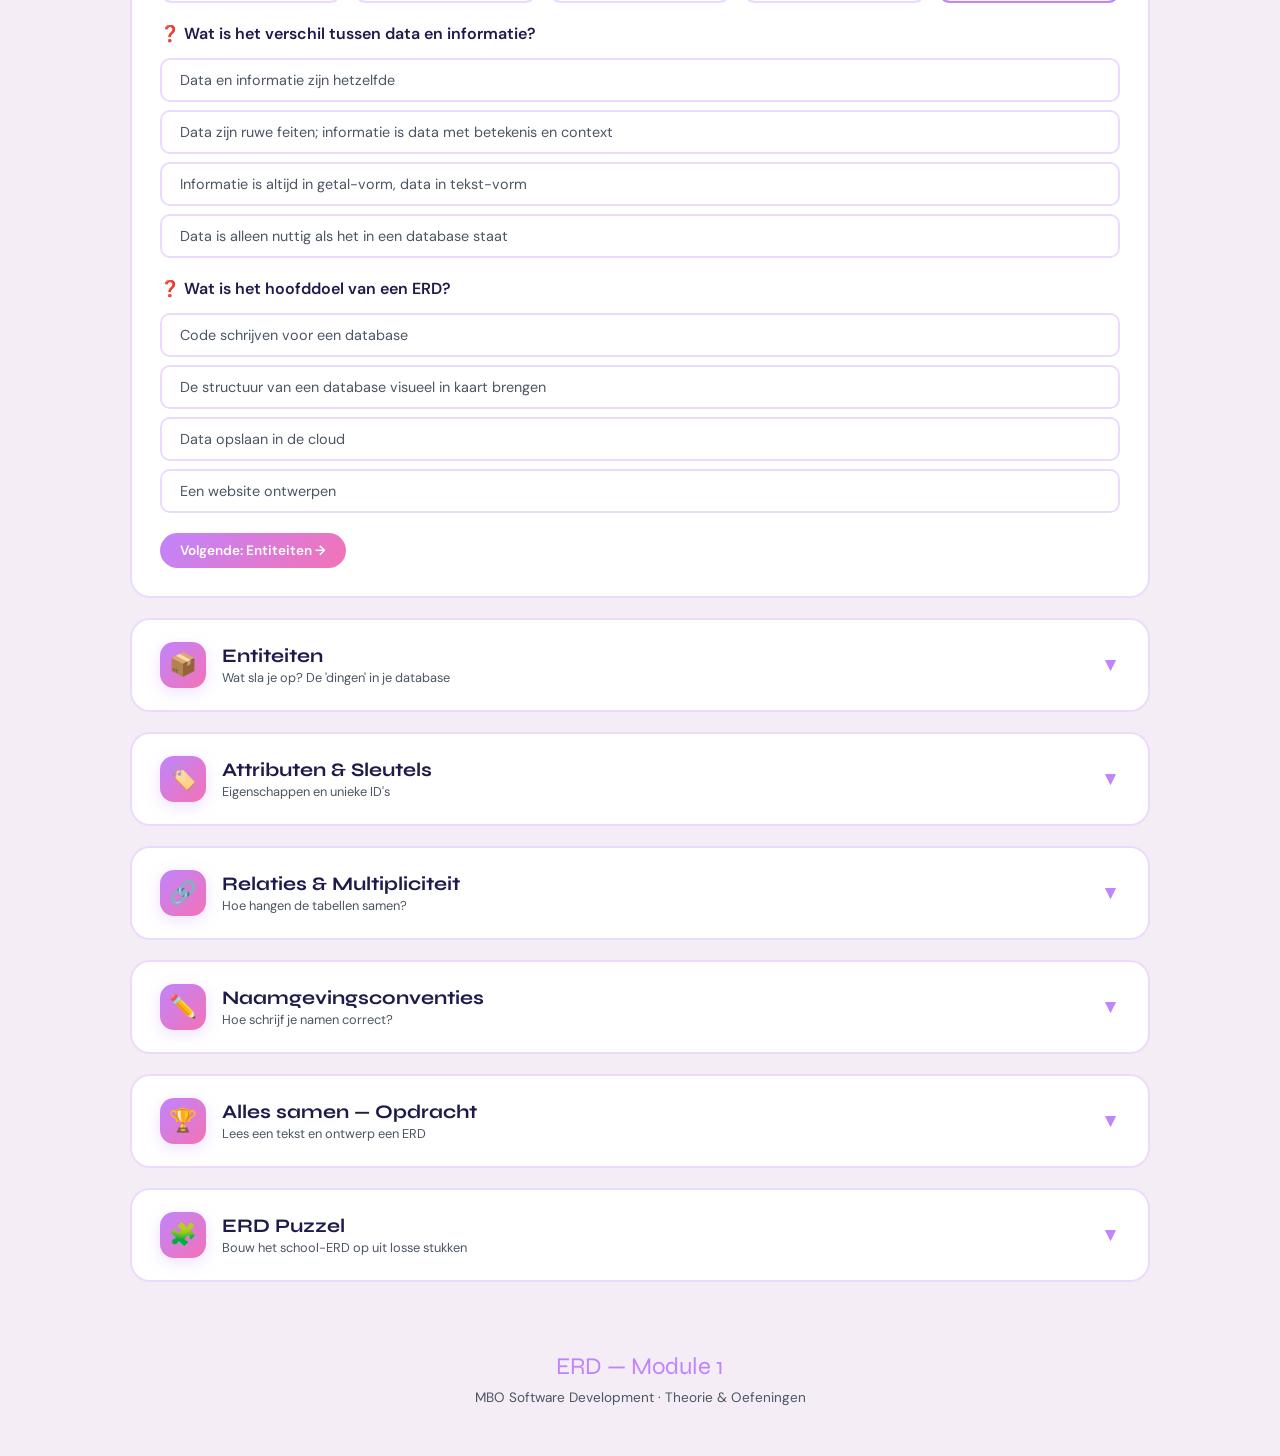
==== commit e97369f2: "module 6 en 7 toegevoegd" ====
--- a/index.html
+++ b/index.html
@@ -37,11 +37,11 @@
     <a class="module-pill" href="module5.html">
       <span class="pill-num">5</span> Normaalvormen
     </a>
-    <a class="module-pill locked" href="#">
-      <span class="pill-num">6</span> Module 6 <span class="pill-lock">🔒</span>
+    <a class="module-pill" href="module6.html">
+      <span class="pill-num">6</span> ERD Analyseren
     </a>
-    <a class="module-pill locked" href="#">
-      <span class="pill-num">7</span> Module 7 <span class="pill-lock">🔒</span>
+    <a class="module-pill" href="module7.html">
+      <span class="pill-num">7</span> ERD van Scratch
     </a>
   </div>
 </nav>
